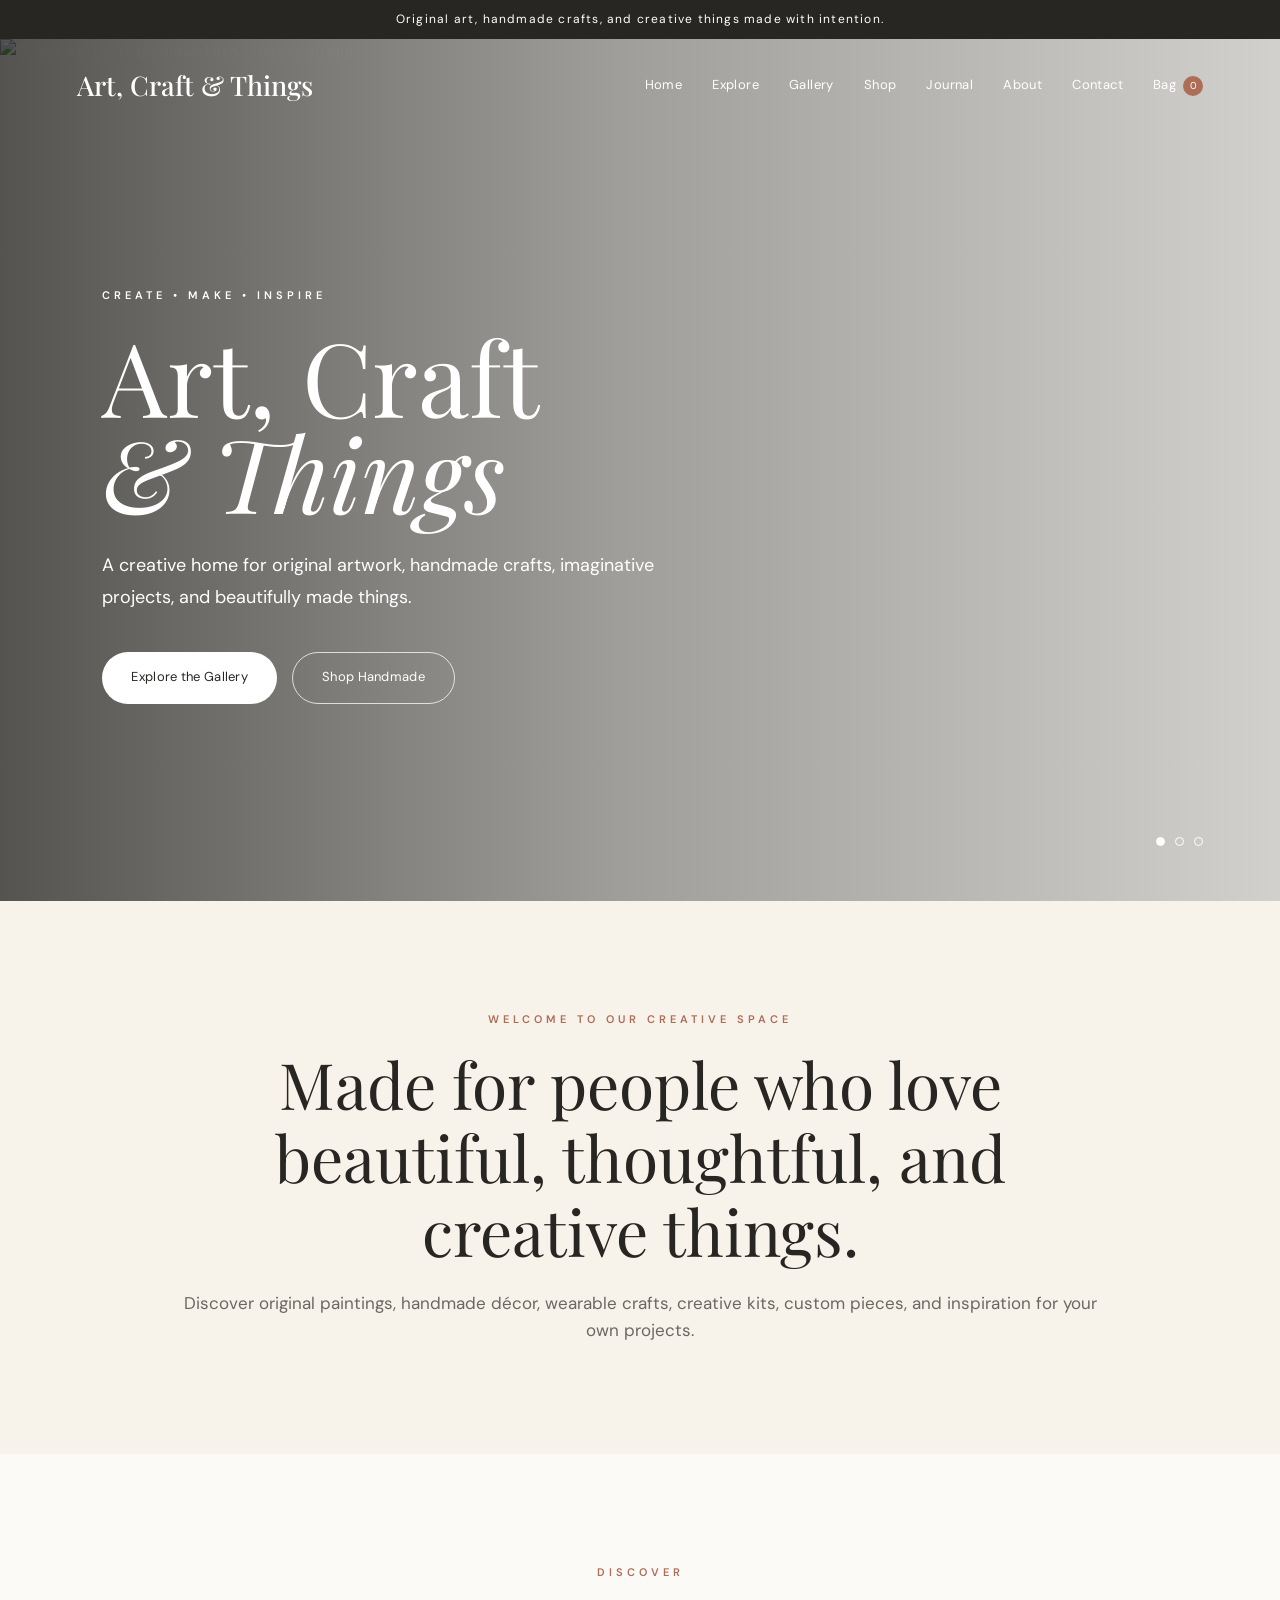
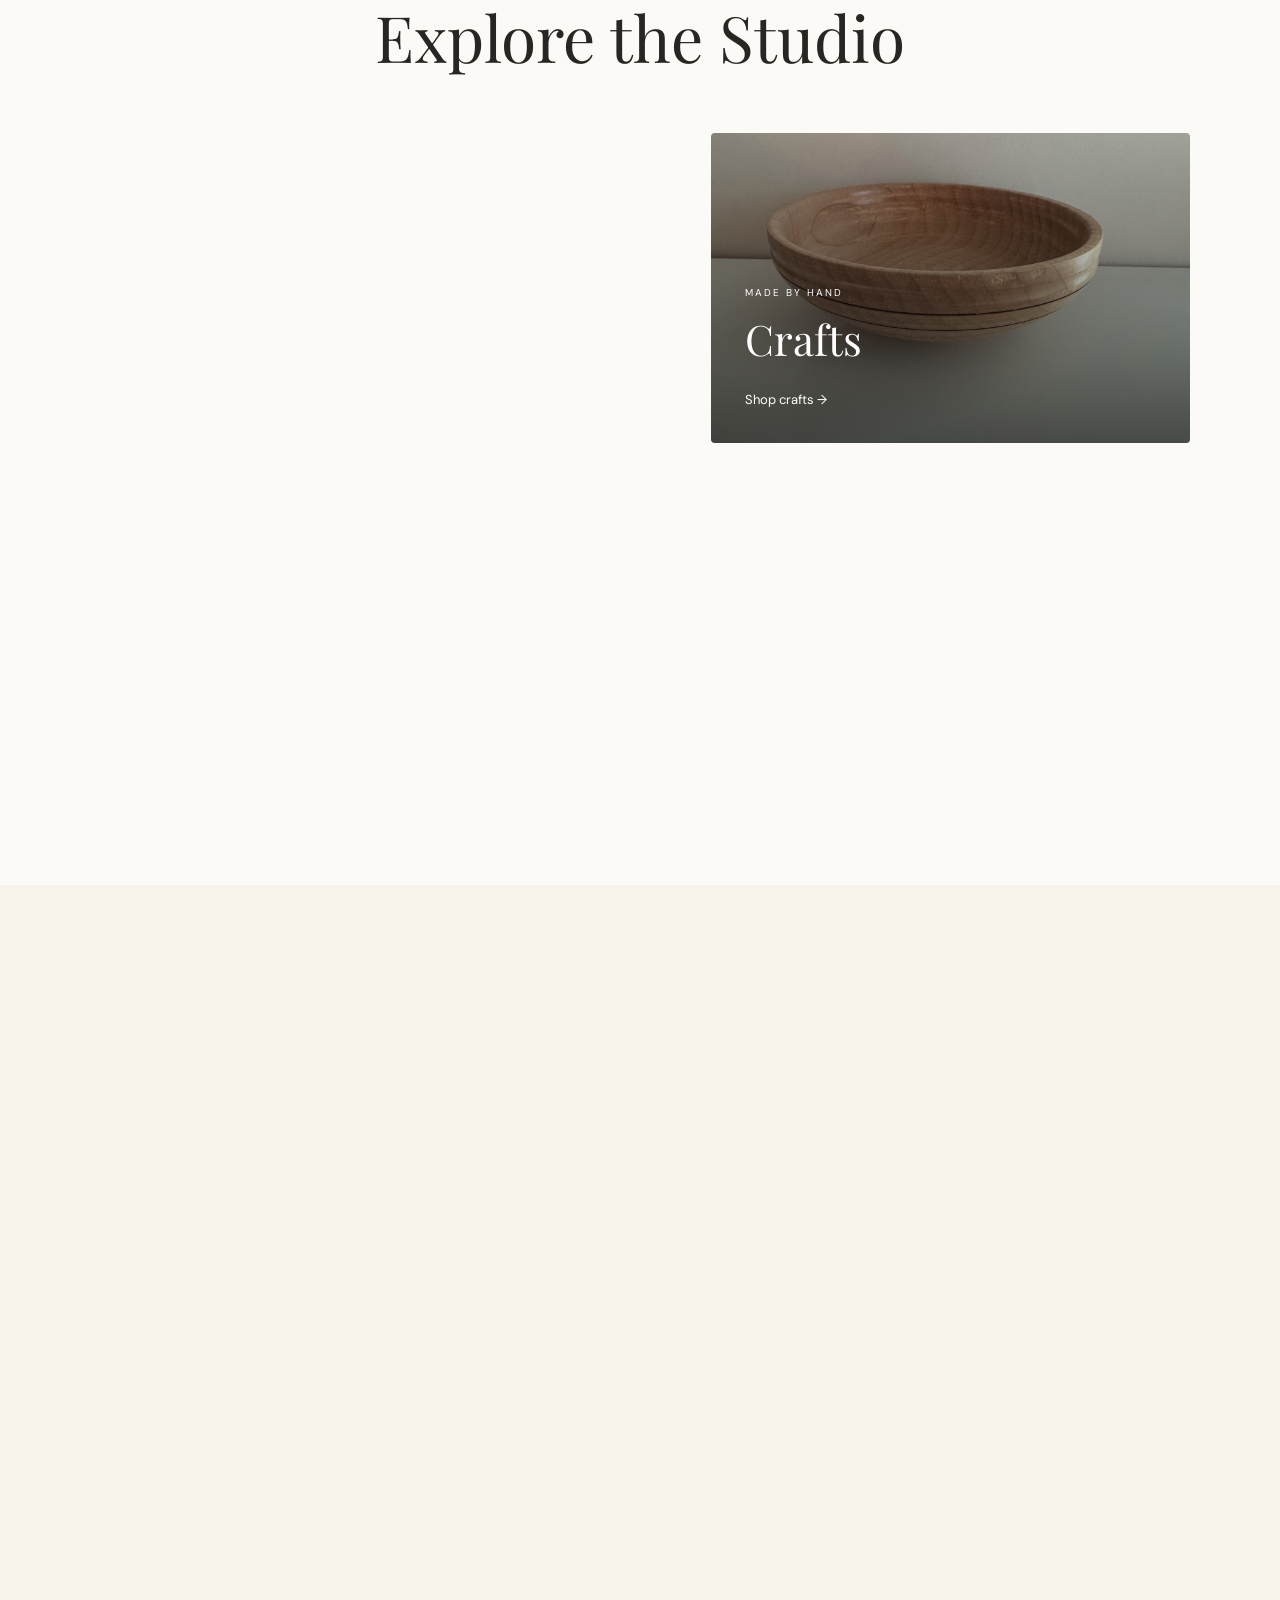
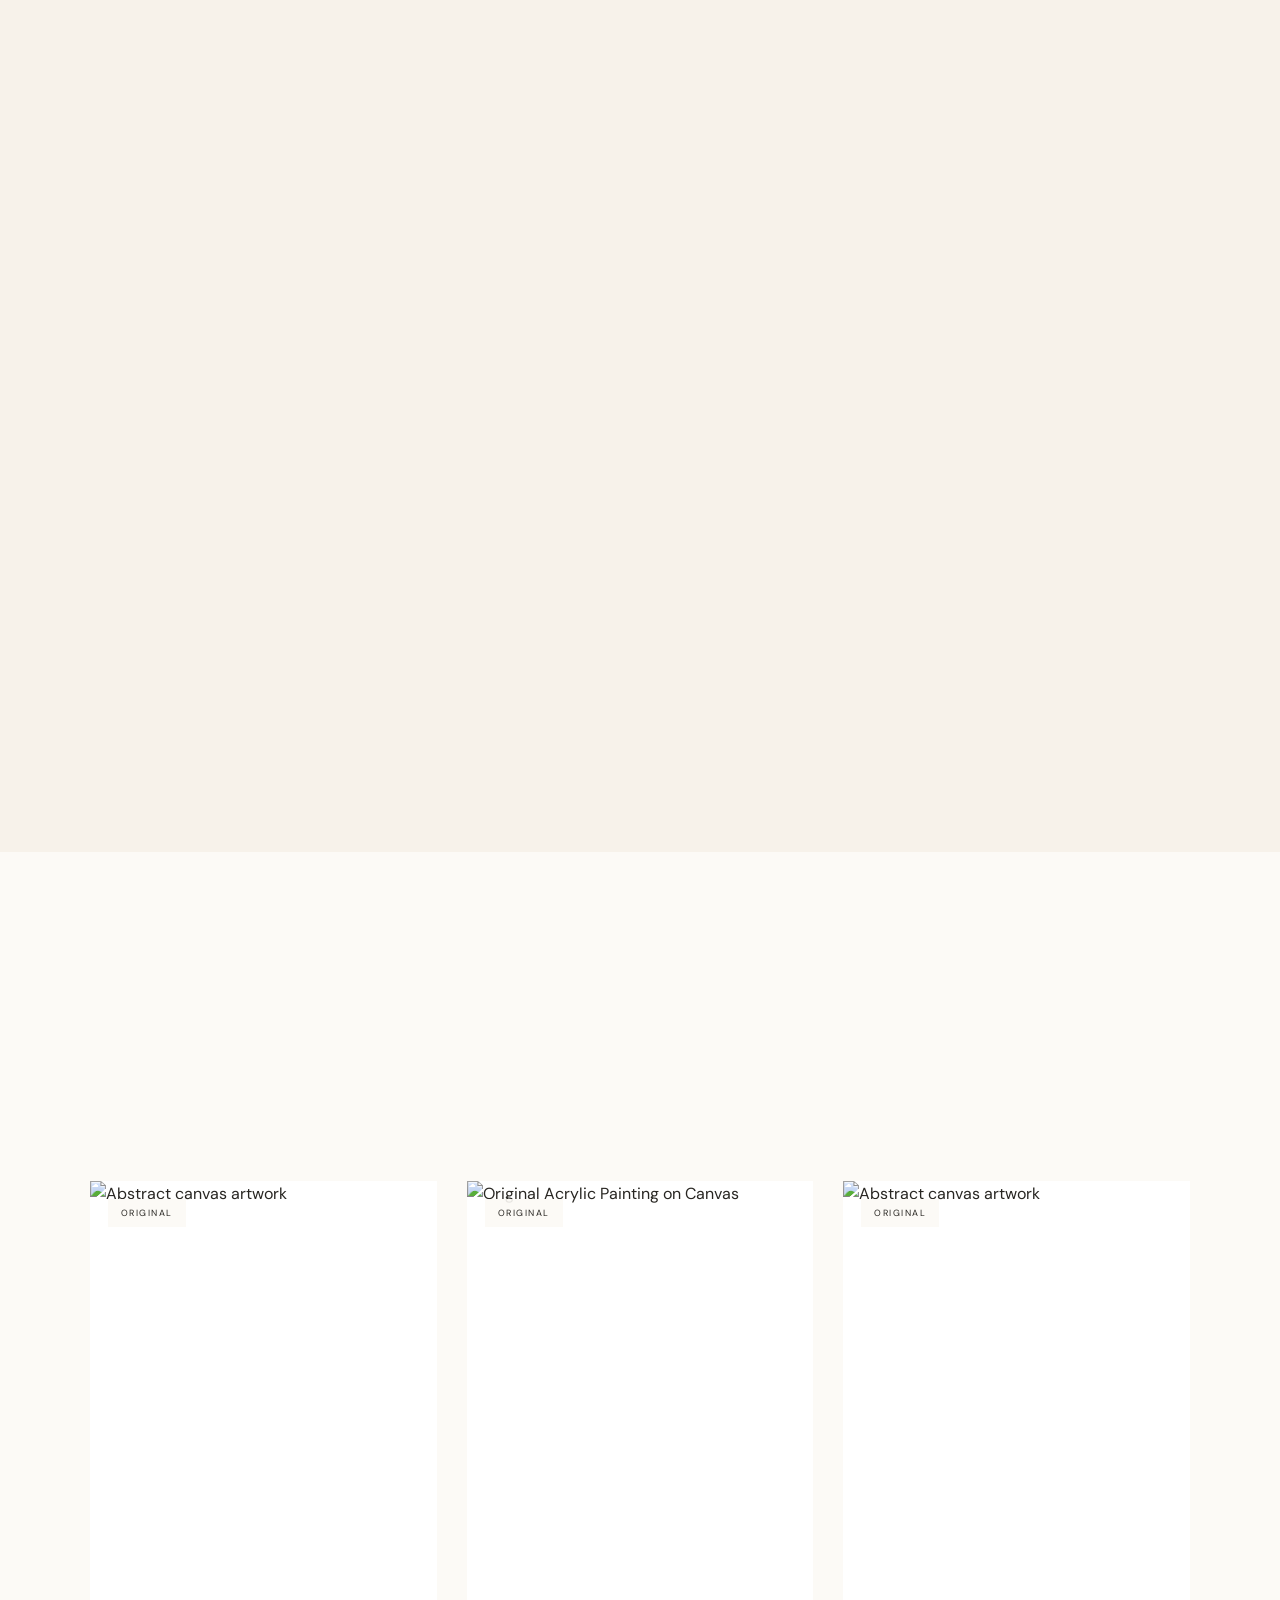
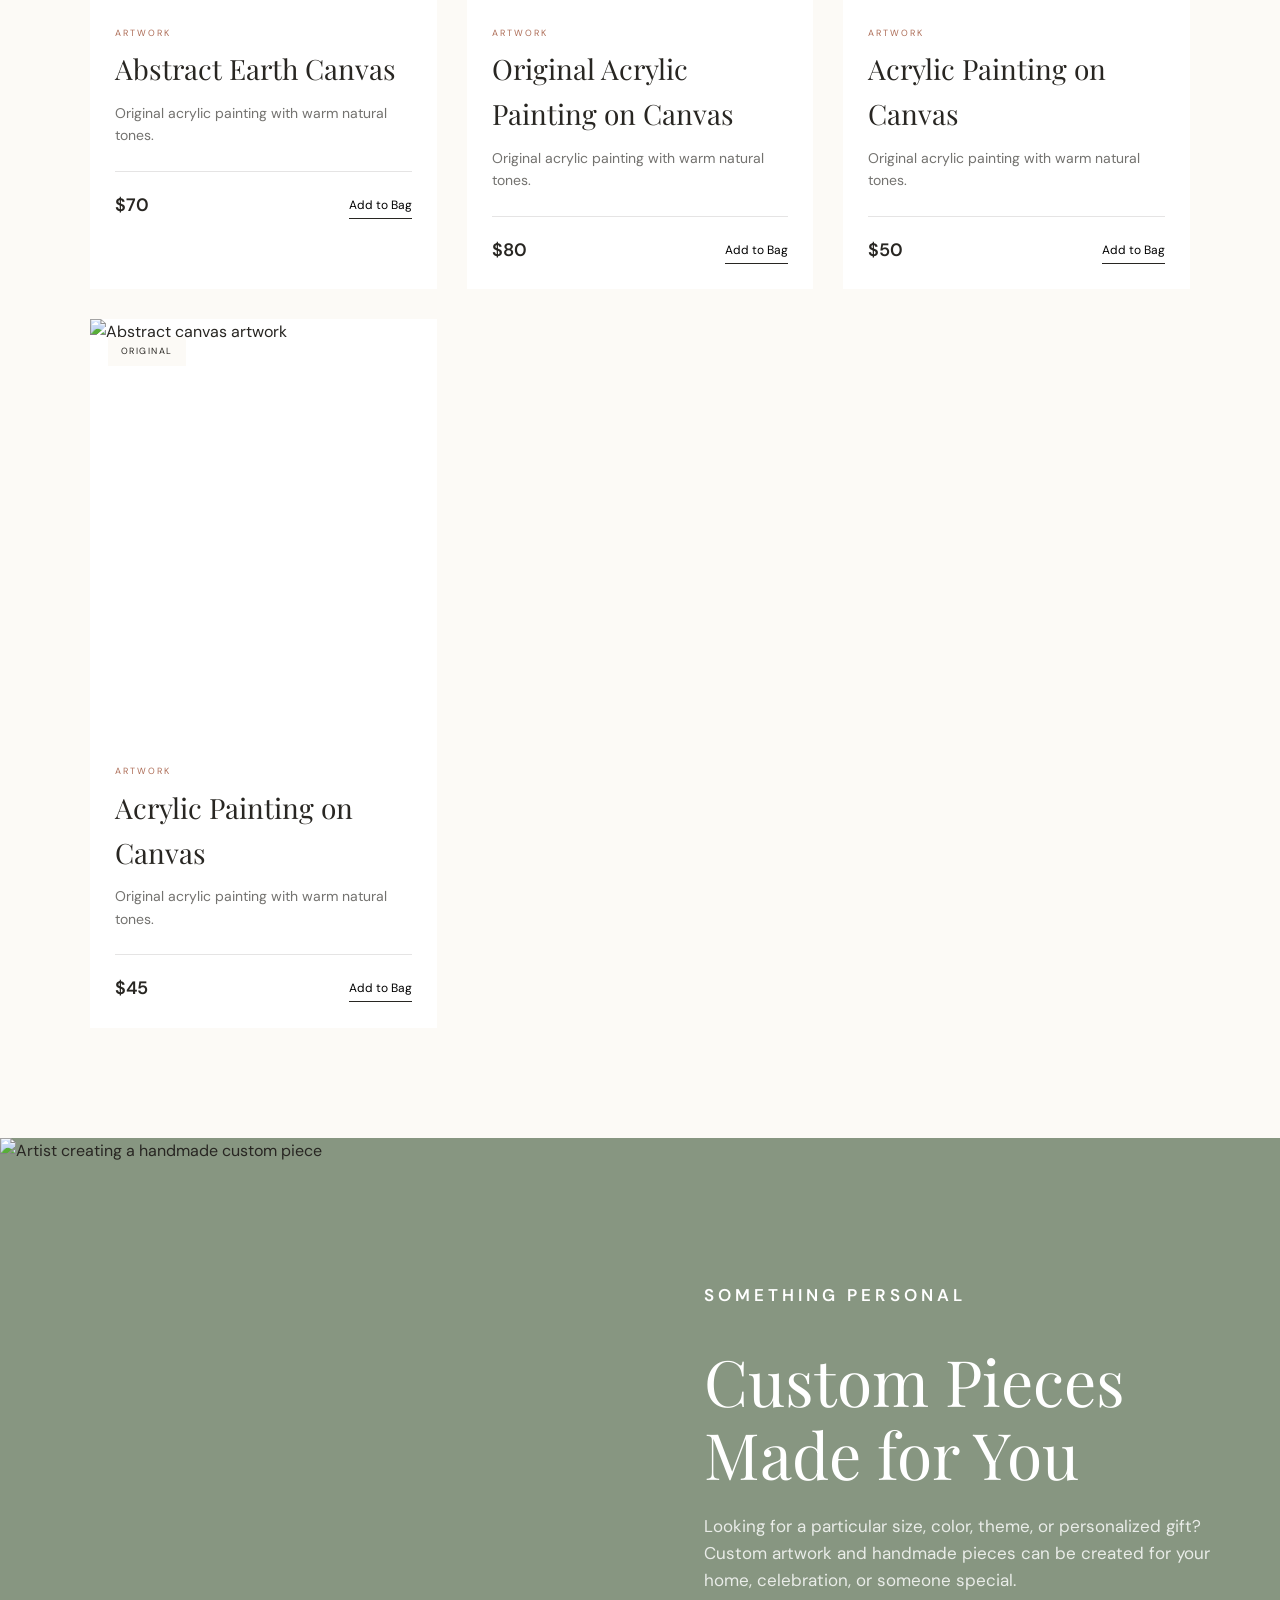
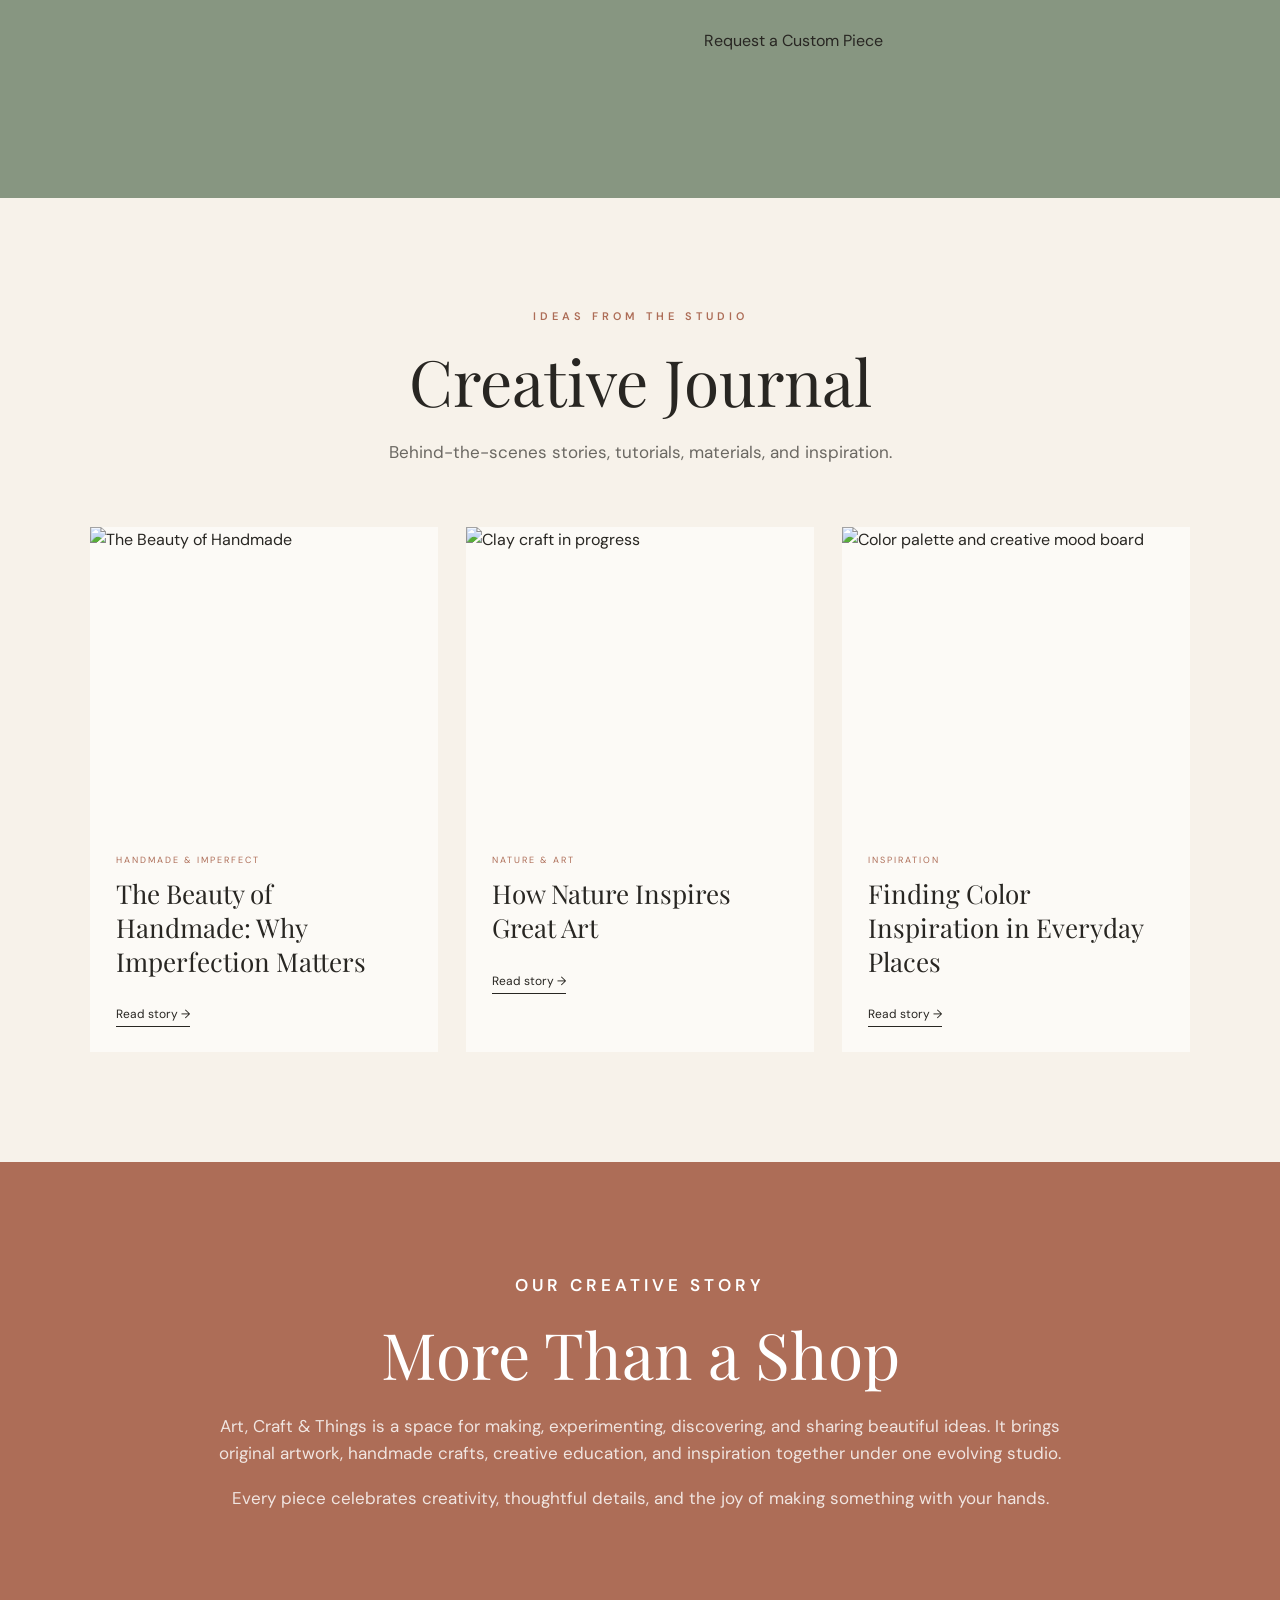
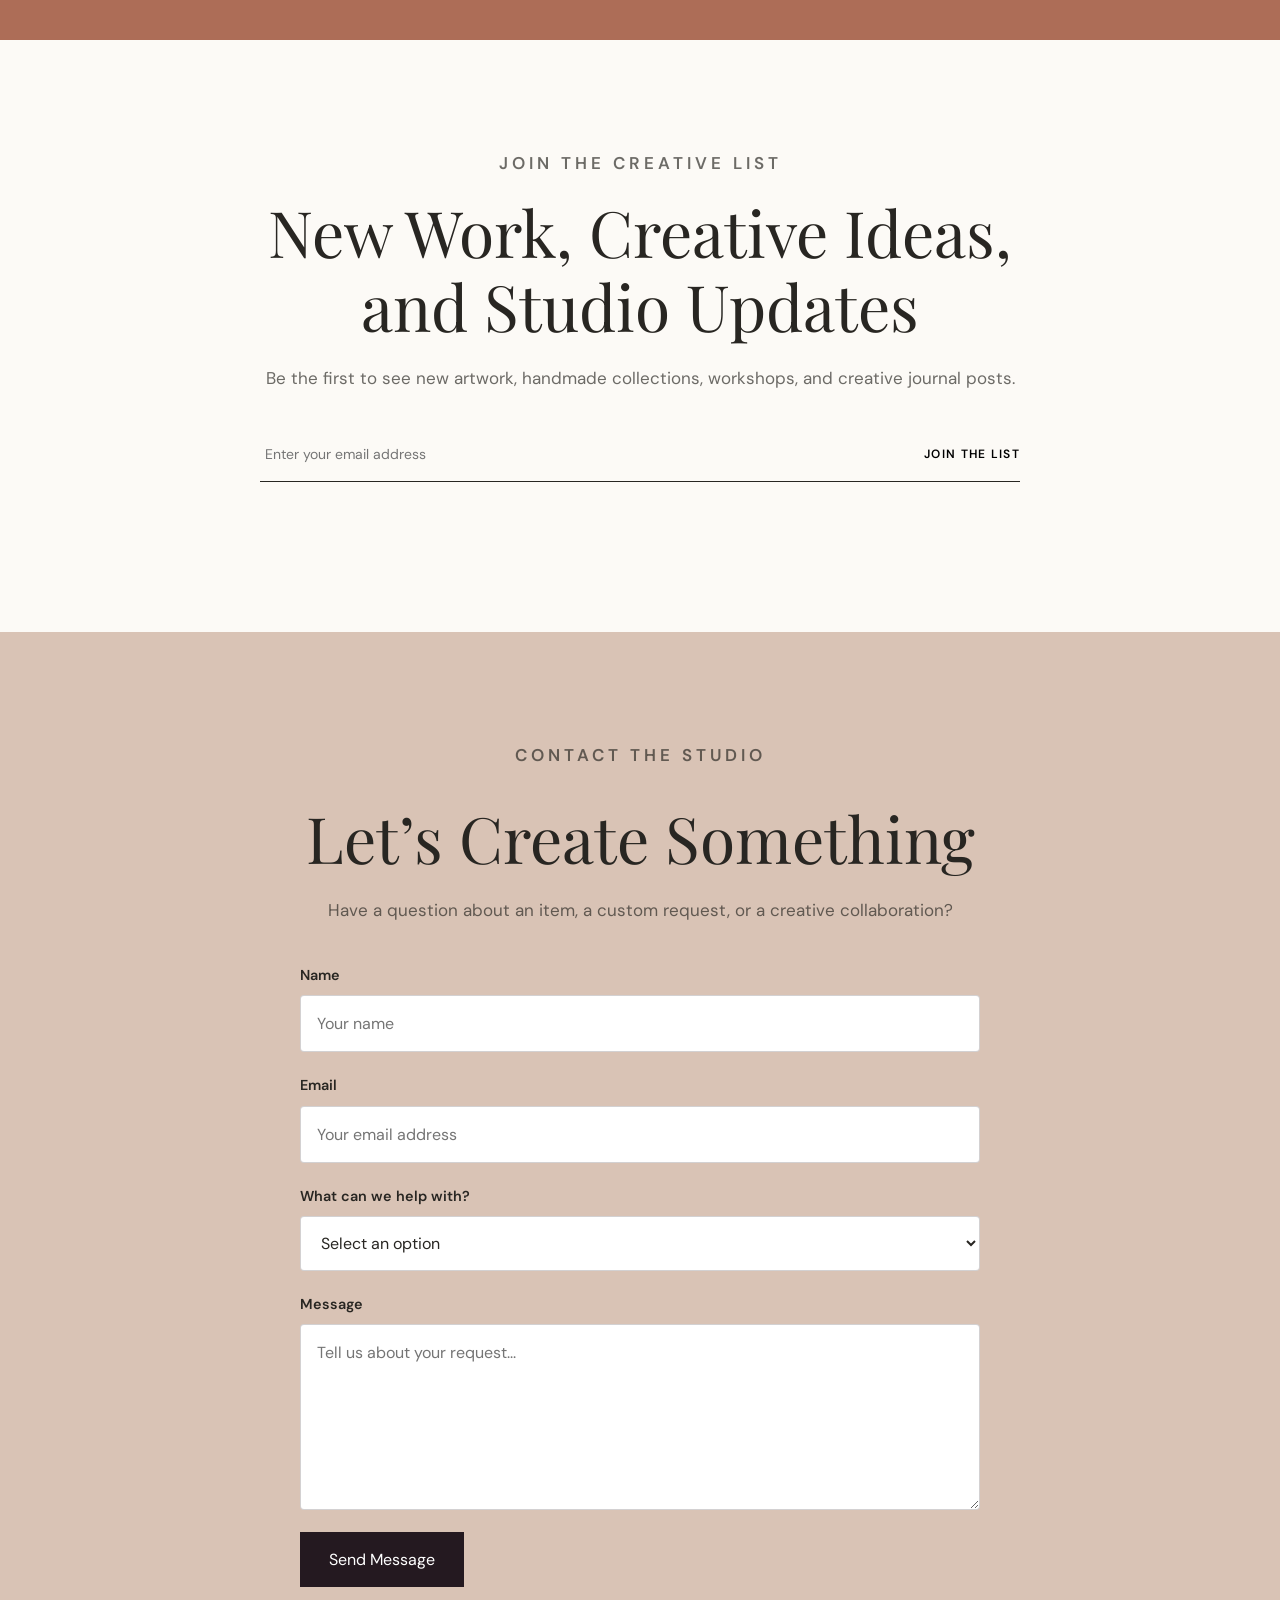
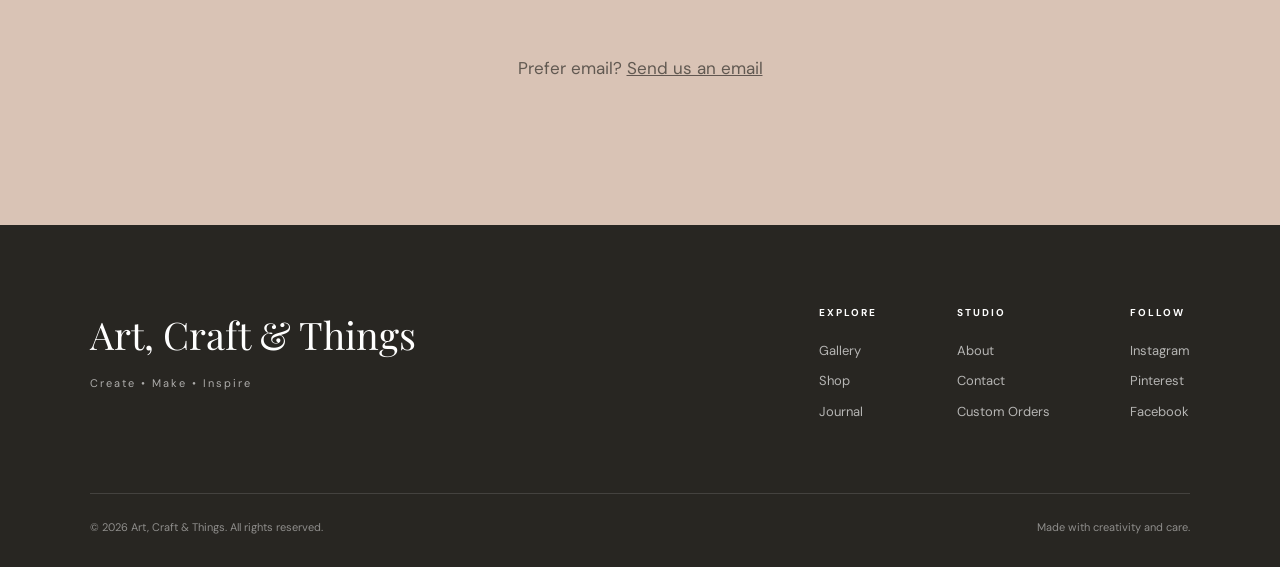
==== index.html @ b382413e "Add files via upload" ====
<!DOCTYPE html>
<html lang="en">
<head>
  <meta charset="UTF-8" />

  <meta
    name="viewport"
    content="width=device-width, initial-scale=1.0"
  />

  <meta
    name="description"
    content="Art, Craft & Things — original artwork, handmade crafts, creative projects, and thoughtfully made pieces."
  />

  <title>Art, Craft & Things</title>

  <link rel="stylesheet" href="css/style.css" />
</head>

<body>

  <!-- Announcement Bar -->

  <div class="announcement-bar">
    Original art, handmade crafts, and creative things made with intention.
  </div>

  <!-- Header -->

  <header class="header">

    <a href="index.html" class="logo">
      Art, Craft & Things
    </a>

    <button
      class="menu-button"
      id="menuButton"
      aria-label="Open navigation menu"
      aria-expanded="false"
    >
      <span></span>
      <span></span>
      <span></span>
    </button>

    <nav class="nav" id="navigation">

      <a href="#home">Home</a>

      <a href="#explore">Explore</a>

      <a href="#gallery">Gallery</a>

      <a href="#shop">Shop</a>

      <a href="#journal">Journal</a>

      <a href="#about">About</a>

      <a href="#contact">Contact</a>

      <a href="#" class="cart-link">
        Bag
        <span class="cart-count">0</span>
      </a>

    </nav>

  </header>

  <main>

    <!-- Hero -->

    <section class="hero" id="home">

      <div class="hero-slide active">
        <img
          src="images/hero-art.JPEG"
          alt="Original artwork displayed in a creative studio"
        />
      </div>

      <div class="hero-slide">
        <img
          src="images/hero-craft.jpg"
          alt="Handmade craft supplies and creative pieces"
        />
      </div>

      <div class="hero-slide">
        <img
          src="images/hero-things.jpg"
          alt="Collection of artistic handmade objects"
        />
      </div>

      <div class="hero-overlay"></div>

      <div class="hero-content reveal">

        <p class="eyebrow">
          Create • Make • Inspire
        </p>

        <h1>
          Art, Craft
          <span>& Things</span>
        </h1>

        <p class="hero-description">
          A creative home for original artwork, handmade crafts,
          imaginative projects, and beautifully made things.
        </p>

        <div class="hero-buttons">

          <a href="#gallery" class="button button-light">
            Explore the Gallery
          </a>

          <a href="#shop" class="button button-outline-light">
            Shop Handmade
          </a>

        </div>

      </div>

      <div class="hero-dots">

        <button
          class="hero-dot active"
          data-slide="0"
          aria-label="Show first hero image"
        ></button>

        <button
          class="hero-dot"
          data-slide="1"
          aria-label="Show second hero image"
        ></button>

        <button
          class="hero-dot"
          data-slide="2"
          aria-label="Show third hero image"
        ></button>

      </div>

    </section>

    <!-- Introduction -->

    <section class="introduction">

      <div class="introduction-content reveal">

        <p class="section-label">
          Welcome to our creative space
        </p>

        <h2>
          Made for people who love beautiful, thoughtful, and creative things.
        </h2>

        <p>
          Discover original paintings, handmade décor, wearable crafts,
          creative kits, custom pieces, and inspiration for your own projects.
        </p>

      </div>

    </section>

    <!-- Explore Categories -->

    <section class="explore-section" id="explore">

      <div class="section-heading reveal">

        <p class="section-label">
          Discover
        </p>

        <h2>
          Explore the Studio
        </h2>

      </div>

      <div class="category-grid">

        <a href="#gallery" class="category-card category-large reveal">

          <img
            src="images/category-artwork.JPEG"
            alt="Original paintings and artwork"
          />

          <div class="category-overlay"></div>

          <div class="category-content">

            <p>Original and expressive</p>

            <h3>Artwork</h3>

            <span>Explore artwork →</span>

          </div>

        </a>

        <a href="#shop" class="category-card reveal">

          <img
            src="images/category-crafts.jpg"
            alt="Handmade crafts and creative products"
          />

          <div class="category-overlay"></div>

          <div class="category-content">

            <p>Made by hand</p>

            <h3>Crafts</h3>

            <span>Shop crafts →</span>

          </div>

        </a>

        <a href="#journal" class="category-card reveal">

          <img
            src="images/category-things.jpg"
            alt="Creative objects and artistic inspiration"
          />

          <div class="category-overlay"></div>

          <div class="category-content">

            <p>Ideas and inspiration</p>

            <h3>Things</h3>

            <span>Discover more →</span>

          </div>

        </a>

      </div>

    </section>

    <!-- Masonry Gallery -->

    <section class="gallery-section" id="gallery">

      <div class="section-heading reveal">

        <p class="section-label">
          Selected work
        </p>

        <h2>
          The Gallery
        </h2>

        <p>
          A collection of artwork, handmade pieces, experiments,
          and creative moments.
        </p>

      </div>

      <div class="masonry-gallery">

        <article class="gallery-item reveal">

          <img
            src="images/gallery-1.JPEG"
            alt="Abstract canvas painting"
          />

          <div class="gallery-details">

            <p>Original Artwork</p>

            <h3>Earth and Movement</h3>

          </div>

        </article>

        <article class="gallery-item reveal">

          <img
            src="images/gallery-2.JPEG"
            alt="Abstract canvas painting"
          />

          <div class="gallery-details">

            <p>Original Artwork</p>

            <h3>Water and Movement I</h3>

          </div>

        </article>

        <article class="gallery-item reveal">

          <img
            src="images/gallery-3.JPEG"
            alt="Abstract canvas painting"
          />

          <div class="gallery-details">

            <p>Original Artwork</p>

            <h3>Water and Movement</h3>

          </div>

        </article>

        <article class="gallery-item reveal">

          <img
            src="images/gallery-4.JPEG"
            alt="Abstract canvas painting"
          />

          <div class="gallery-details">

            <p>Original Artwork</p>

            <h3>The Tides</h3>

          </div>

        </article>

        <article class="gallery-item reveal">

          <img
            src="images/gallery-5.JPEG"
            alt="Abstract canvas painting"
          />

          <div class="gallery-details">

            <p>Original Artwork</p>

            <h3>The Forum</h3>

          </div>

        </article>

        <article class="gallery-item reveal">

          <img
            src="images/gallery-6.JPEG"
            alt="Abstract canvas painting"
          />

          <div class="gallery-details">

            <p>Original Artwork</p>

            <h3>Ueven Glides</h3>

          </div>

          </article>

        <article class="gallery-item reveal">

          <img
            src="images/gallery-7.JPEG"
            alt="Abstract canvas painting"
          />

          <div class="gallery-details">

            <p>Original Artwork</p>

            <h3>Fire Spikes</h3>

          </div>

        </article>
        </article>

        <article class="gallery-item reveal">

          <img
            src="images/gallery-8.JPEG"
            alt="Ceramic Bowl"
          />

          <div class="gallery-details">

            <p>Handcrafted</p>

            <h3>Handmade Ceramic Bowl</h3>

          </div>

        </article>
        </article>

        <article class="gallery-item reveal">

          <img
            src="images/gallery-9.jpg"
            alt="Ceramic Bowl"
          />

          <div class="gallery-details">

            <p>Handcrafted</p>

            <h3>Handmade Ceramic Bowl</h3>

          </div>

        </article>
        </article>

        <article class="gallery-item reveal">

          <img
            src="images/gallery-10.jpg"
            alt="Ceramic Bowl"
          />

          <div class="gallery-details">

            <p>Handcrafted</p>

            <h3>Handmade Ceramic Bowl</h3>

          </div>

        </article>
        </article>

        <article class="gallery-item reveal">

          <img
            src="images/gallery-11.JPEG"
            alt="Decorative handmade home object"
          />

          <div class="gallery-details">

            <p>Decorative Craft</p>

            <h3>Mini storage bag</h3>

          </div>

        </article>
        </article>

        <article class="gallery-item reveal">

          <img
            src="images/gallery-12.jpg"
            alt="Decorative handmade home object"
          />

          <div class="gallery-details">

            <p>Decorative Craft</p>

            <h3>Wooden Bowl centerpiece</h3>

          </div>

        </article>
        </article>

        <article class="gallery-item reveal">

          <img
            src="images/gallery-13.JPEG"
            alt="Abstract canvas painting"
          />

          <div class="gallery-details">

            <p>Original Artwork</p>

            <h3>Blue lanes</h3>

          </div>

        </article>

      </div>

      <div class="center-button reveal">

        <a href="#shop" class="text-link">
          View pieces available for purchase →
        </a>

      </div>

    </section>

    <!-- Shop -->

    <section class="shop-section" id="shop">

      <div class="section-heading reveal">

        <p class="section-label">
          Available now
        </p>

        <h2>
          Shop Handmade
        </h2>

        <p>
          Original artwork and handmade crafts created in small quantities.
        </p>

      </div>

      <div class="product-grid">

        <article class="product-card reveal">

          <div class="product-image-container">

            <img
              src="images/product-1.JPEG"
              alt="Abstract canvas artwork"
            />

            <span class="product-badge">
              Original
            </span>

          </div>

          <div class="product-information">

            <p class="product-category">
              Artwork
            </p>

            <h3>
              Abstract Earth Canvas
            </h3>

            <p class="product-description">
              Original acrylic painting with warm natural tones.
            </p>

            <div class="product-bottom">

              <span class="product-price">
                $70
              </span>

              <button
                class="add-to-cart"
                data-product="Abstract Earth Canvas"
              >
                Add to Bag
              </button>

            </div>

          </div>

        </article>

        <article class="product-card reveal">

          <div class="product-image-container">

            <img
              src="images/product-2.JPEG"
              alt="Original Acrylic Painting on Canvas"
            />

            <span class="product-badge">
              Original
            </span>

          </div>

          <div class="product-information">

            <p class="product-category">
              Artwork
            </p>

            <h3>
              Original Acrylic Painting on Canvas
            </h3>

            <p class="product-description">
              Original acrylic painting with warm natural tones.
            </p>

            <div class="product-bottom">

              <span class="product-price">
                $80
              </span>

              <button
                class="add-to-cart"
                data-product="Original Acrylic Painting on Canvas"
              >
                Add to Bag
              </button>

            </div>

          </div>

        </article>

        <article class="product-card reveal">

          <div class="product-image-container">

            <img
              src="images/product-3.JPEG"
              alt="Abstract canvas artwork"
            />

            <span class="product-badge">
              Original
            </span>

          </div>

          <div class="product-information">

            <p class="product-category">
              Artwork
            </p>

            <h3>
              Acrylic Painting on Canvas
            </h3>

            <p class="product-description">
              Original acrylic painting with warm natural tones.
            </p>

            <div class="product-bottom">

              <span class="product-price">
                $50
              </span>

              <button
                class="add-to-cart"
                data-product="Acrylic Painting on Canvas"
              >
                Add to Bag
              </button>

            </div>

          </div>

        </article>
        <article class="product-card reveal">

          <div class="product-image-container">

            <img
              src="images/product-4.JPEG"
              alt="Abstract canvas artwork"
            />

            <span class="product-badge">
              Original
            </span>

          </div>

          <div class="product-information">

            <p class="product-category">
              Artwork
            </p>

            <h3>
              Acrylic Painting on Canvas
            </h3>

            <p class="product-description">
              Original acrylic painting with warm natural tones.
            </p>

            <div class="product-bottom">

              <span class="product-price">
                $45
              </span>

              <button
                class="add-to-cart"
                data-product="Acrylic Painting on Canvas"
              >
                Add to Bag
              </button>

            </div>

          </div>

        </article>

      </div>

    </section>

    <!-- Custom Work -->

    <section class="custom-section">

      <div class="custom-image reveal">

        <img
          src="images/custom-work.jpg"
          alt="Artist creating a handmade custom piece"
        />

      </div>

      <div class="custom-content reveal">

        <p class="section-label">
          Something personal
        </p>

        <h2>
          Custom Pieces Made for You
        </h2>

        <p>
          Looking for a particular size, color, theme, or personalized gift?
          Custom artwork and handmade pieces can be created for your home,
          celebration, or someone special.
        </p>

        <a href="mailto:gegeanyanwu@yahoo.com?subject=Custom%20Piece%20Request">
    Request a Custom Piece
</a>

      </div>

    </section>

    <!-- Creative Journal -->

    <section class="journal-section" id="journal">

      <div class="section-heading reveal">

        <p class="section-label">
          Ideas from the studio
        </p>

        <h2>
          Creative Journal
        </h2>

        <p>
          Behind-the-scenes stories, tutorials, materials, and inspiration.
        </p>

      </div>

      <div class="journal-grid">

        <article class="journal-card reveal">

          <img
            src="images/journal-1.JPEG"
            alt="The Beauty of Handmade"
          />

          <div class="journal-content">

            <p>
              Handmade & Imperfect
            </p>

            <h3>
                The Beauty of Handmade: Why Imperfection Matters
            </h3>

            <a href="journal/the-beauty-of-handmade.html">
              Read story →
            </a>

          </div>

        </article>

        <article class="journal-card reveal">

          <img
            src="images/journal-2.JPEG"
            alt="Clay craft in progress"
          />

          <div class="journal-content">

            <p>
              Nature & Art
            </p>

            <h3>
              How Nature Inspires Great Art
            </h3>

            <a href="journal/how-nature-inspires-great-art.html">
              Read story →
            </a>

          </div>

        </article>

        <article class="journal-card reveal">

          <img
            src="images/journal-3.JPEG"
            alt="Color palette and creative mood board"
          />

          <div class="journal-content">

            <p>
              Inspiration
            </p>

            <h3>
              Finding Color Inspiration in Everyday Places
            </h3>

            <a href="journal/finding-color-inspiration.html">
              Read story →
            </a>

          </div>

        </article>

      </div>

    </section>

    <!-- About -->

    <section class="about-section" id="about">

      <div class="about-content reveal">

        <p class="section-label">
          Our creative story
        </p>

        <h2>
          More Than a Shop
        </h2>

        <p>
          Art, Craft & Things is a space for making, experimenting,
          discovering, and sharing beautiful ideas. It brings original
          artwork, handmade crafts, creative education, and inspiration
          together under one evolving studio.
        </p>

        <p>
          Every piece celebrates creativity, thoughtful details,
          and the joy of making something with your hands.
        </p>

      </div>

    </section>

    <!-- Newsletter -->

    <section class="newsletter-section">

      <div class="newsletter-content reveal">

        <p class="section-label">
          Join the creative list
        </p>

        <h2>
          New Work, Creative Ideas, and Studio Updates
        </h2>

        <p>
          Be the first to see new artwork, handmade collections,
          workshops, and creative journal posts.
        </p>

        <form class="newsletter-form" id="newsletterForm">

          <label for="email" class="sr-only">
            Email address
          </label>

          <input
            type="email"
            id="email"
            placeholder="Enter your email address"
            required
          />

          <button type="submit">
            Join the List
          </button>

        </form>

        <p class="form-message" id="formMessage"></p>

      </div>

    </section>

    <!-- Contact -->

    <section class="contact-section" id="contact">

  <div class="contact-content reveal">

    <p class="section-label">
      Contact the studio
    </p>

    <h2>
      Let’s Create Something
    </h2>

    <p>
      Have a question about an item, a custom request,
      or a creative collaboration?
    </p>

    <form
      id="contactForm"
      class="contact-form"
      action="https://formspree.io/f/xgogyoor"
      method="POST"
    >

      <label for="contactName">
        Name
      </label>

      <input
        type="text"
        id="contactName"
        name="name"
        placeholder="Your name"
        required
      >

      <label for="contactEmail">
        Email
      </label>

      <input
        type="email"
        id="contactEmail"
        name="email"
        placeholder="Your email address"
        required
      >

      <label for="contactSubject">
        What can we help with?
      </label>

      <select
        id="contactSubject"
        name="request_type"
        required
      >
        <option value="" disabled selected>
          Select an option
        </option>

        <option value="Custom piece request">
          Custom piece request
        </option>

        <option value="Product question">
          Product question
        </option>

        <option value="Creative collaboration">
          Creative collaboration
        </option>

        <option value="General inquiry">
          General inquiry
        </option>
      </select>

      <label for="contactMessage">
        Message
      </label>

      <textarea
        id="contactMessage"
        name="message"
        rows="6"
        placeholder="Tell us about your request..."
        required
      ></textarea>

      <button type="submit">
        Send Message
      </button>

      <p id="contactFormMessage" class="form-message"></p>

    </form>

    <p class="contact-email-option">
      Prefer email?
      <a href="mailto:gegeanyanwu@yahoo.com">
        Send us an email
      </a>
    </p>

  </div>

</section>

</main>

  <!-- Footer -->

  <footer class="footer">

    <div class="footer-top">

      <div class="footer-brand">

        <h3>
          Art, Craft & Things
        </h3>

        <p>
          Create • Make • Inspire
        </p>

      </div>

      <div class="footer-links">

        <div>

          <h4>
            Explore
          </h4>

          <a href="#gallery">Gallery</a>

          <a href="#shop">Shop</a>

          <a href="#journal">Journal</a>

        </div>

        <div>

          <h4>
            Studio
          </h4>

          <a href="#about">About</a>

          <a href="#contact">Contact</a>

          <a href="#contact">Custom Orders</a>

        </div>

        <div>

          <h4>
            Follow
          </h4>

          <a href="#">Instagram</a>

          <a href="#">Pinterest</a>

          <a href="#">Facebook</a>

        </div>

      </div>

    </div>

    <div class="footer-bottom">

      <p>
        © 2026 Art, Craft & Things. All rights reserved.
      </p>

      <p>
        Made with creativity and care.
      </p>

    </div>

  </footer>

  <script src="js/script.js"></script>

</body>
</html>
---- css/style.css ----
@import url("https://fonts.googleapis.com/css2?family=DM+Sans:wght@300;400;500;600&family=Playfair+Display:wght@400;500;600&display=swap");


/* =========================
   ROOT COLORS
========================= */

:root {
  --cream: #f7f2ea;
  --soft-cream: #fcfaf6;
  --white: #ffffff;
  --charcoal: #282622;
  --brown: #6f5646;
  --terracotta: #ad6d57;
  --sage: #879681;
  --mustard: #c1984d;
  --clay: #d9c3b5;
  --light-border: rgba(40, 38, 34, 0.12);
}


/* =========================
   RESET
========================= */

* {
  margin: 0;
  padding: 0;
  box-sizing: border-box;
}


html {
  scroll-behavior: smooth;
}


body {
  font-family: "DM Sans", sans-serif;
  background: var(--soft-cream);
  color: var(--charcoal);
  line-height: 1.6;
}


img {
  width: 100%;
  display: block;
}


a {
  color: inherit;
  text-decoration: none;
}


button,
input {
  font-family: inherit;
}


button {
  cursor: pointer;
}


.sr-only {
  position: absolute;
  width: 1px;
  height: 1px;
  overflow: hidden;
  clip: rect(0, 0, 0, 0);
}


/* =========================
   ANNOUNCEMENT
========================= */

.announcement-bar {
  background: var(--charcoal);
  color: var(--white);
  text-align: center;
  padding: 10px 20px;
  font-size: 12px;
  letter-spacing: 1.2px;
}


/* =========================
   HEADER
========================= */

.header {
  position: absolute;
  top: 38px;
  left: 0;
  width: 100%;
  padding: 26px 6%;
  display: flex;
  align-items: center;
  justify-content: space-between;
  z-index: 1000;
  color: var(--white);
}


.header.scrolled {
  position: fixed;
  top: 0;
  background: rgba(252, 250, 246, 0.96);
  color: var(--charcoal);
  box-shadow: 0 4px 20px rgba(0, 0, 0, 0.06);
  backdrop-filter: blur(10px);
}


.logo {
  font-family: "Playfair Display", serif;
  font-size: 27px;
  font-weight: 500;
}


.nav {
  display: flex;
  align-items: center;
  gap: 30px;
}


.nav a {
  font-size: 13px;
  letter-spacing: 0.4px;
  position: relative;
}


.nav a::after {
  content: "";
  position: absolute;
  left: 0;
  bottom: -7px;
  width: 0;
  height: 1px;
  background: currentColor;
  transition: width 0.3s ease;
}


.nav a:hover::after {
  width: 100%;
}


.cart-link {
  display: flex;
  align-items: center;
  gap: 7px;
}


.cart-count {
  min-width: 20px;
  height: 20px;
  border-radius: 50%;
  display: inline-flex;
  justify-content: center;
  align-items: center;
  background: var(--terracotta);
  color: var(--white);
  font-size: 10px;
}


.menu-button {
  display: none;
  border: none;
  background: transparent;
}


.menu-button span {
  display: block;
  width: 25px;
  height: 2px;
  margin: 5px 0;
  background: currentColor;
}


/* =========================
   HERO
========================= */

.hero {
  min-height: calc(100vh - 38px);
  position: relative;
  display: flex;
  align-items: center;
  padding: 130px 8% 80px;
  color: var(--white);
  overflow: hidden;
}


.hero-slide {
  position: absolute;
  inset: 0;
  opacity: 0;
  transform: scale(1.04);
  transition:
    opacity 1.2s ease,
    transform 6s ease;
}


.hero-slide.active {
  opacity: 1;
  transform: scale(1);
}


.hero-slide img {
  height: 100%;
  object-fit: cover;
}


.hero-overlay {
  position: absolute;
  inset: 0;
  background:
    linear-gradient(
      90deg,
      rgba(21, 19, 16, 0.72) 0%,
      rgba(21, 19, 16, 0.4) 48%,
      rgba(21, 19, 16, 0.18) 100%
    );
}


.hero-content {
  position: relative;
  z-index: 2;
  max-width: 740px;
}


.eyebrow,
.section-label {
  text-transform: uppercase;
  letter-spacing: 4px;
  font-size: 11px;
  font-weight: 600;
}


.eyebrow {
  margin-bottom: 24px;
}


.hero h1 {
  font-family: "Playfair Display", serif;
  font-size: clamp(62px, 8vw, 118px);
  font-weight: 400;
  line-height: 0.93;
  margin-bottom: 30px;
}


.hero h1 span {
  display: block;
  font-style: italic;
}


.hero-description {
  max-width: 610px;
  font-size: 18px;
  line-height: 1.8;
  margin-bottom: 38px;
}


.hero-buttons {
  display: flex;
  flex-wrap: wrap;
  gap: 15px;
}


.hero-dots {
  position: absolute;
  z-index: 4;
  right: 6%;
  bottom: 55px;
  display: flex;
  gap: 10px;
}


.hero-dot {
  width: 9px;
  height: 9px;
  border: 1px solid var(--white);
  border-radius: 50%;
  background: transparent;
}


.hero-dot.active {
  background: var(--white);
}


/* =========================
   BUTTONS
========================= */

.button {
  display: inline-flex;
  justify-content: center;
  align-items: center;
  min-height: 52px;
  padding: 14px 29px;
  border-radius: 40px;
  font-size: 13px;
  letter-spacing: 0.3px;
  transition:
    background 0.3s ease,
    color 0.3s ease,
    transform 0.3s ease;
}


.button:hover {
  transform: translateY(-2px);
}


.button-light {
  background: var(--white);
  color: var(--charcoal);
}


.button-outline-light {
  border: 1px solid rgba(255, 255, 255, 0.75);
  color: var(--white);
}


.button-outline-light:hover {
  background: var(--white);
  color: var(--charcoal);
}


.button-dark {
  background: var(--charcoal);
  color: var(--white);
}


.button-dark:hover {
  background: var(--terracotta);
}


/* =========================
   GENERAL SECTION STYLES
========================= */

section {
  padding: 110px 7%;
}


.section-heading {
  max-width: 720px;
  margin: 0 auto 60px;
  text-align: center;
}


.section-label {
  color: var(--terracotta);
  margin-bottom: 18px;
}


.section-heading h2,
.introduction h2,
.custom-content h2,
.about-content h2,
.newsletter-content h2,
.contact-content h2 {
  font-family: "Playfair Display", serif;
  font-size: clamp(42px, 5vw, 68px);
  line-height: 1.15;
  font-weight: 400;
  margin-bottom: 22px;
}


.section-heading > p:last-child,
.introduction-content > p:last-child,
.custom-content > p,
.about-content > p,
.newsletter-content > p,
.contact-content > p {
  color: rgba(40, 38, 34, 0.68);
  font-size: 17px;
}


/* =========================
   INTRODUCTION
========================= */

.introduction {
  background: var(--cream);
}


.introduction-content {
  max-width: 920px;
  margin: auto;
  text-align: center;
}


/* =========================
   CATEGORY CARDS
========================= */

.explore-section {
  background: var(--soft-cream);
}


.category-grid {
  display: grid;
  grid-template-columns: 1.25fr 1fr;
  grid-template-rows: 310px 310px;
  gap: 22px;
}


.category-card {
  position: relative;
  overflow: hidden;
  border-radius: 4px;
  color: var(--white);
}


.category-large {
  grid-row: 1 / 3;
}


.category-card img {
  height: 100%;
  object-fit: cover;
  transition: transform 0.7s ease;
}


.category-card:hover img {
  transform: scale(1.06);
}


.category-overlay {
  position: absolute;
  inset: 0;
  background:
    linear-gradient(
      to top,
      rgba(20, 18, 15, 0.72),
      rgba(20, 18, 15, 0.08)
    );
}


.category-content {
  position: absolute;
  left: 34px;
  right: 34px;
  bottom: 32px;
}


.category-content p {
  text-transform: uppercase;
  letter-spacing: 2px;
  font-size: 10px;
}


.category-content h3 {
  font-family: "Playfair Display", serif;
  font-size: 42px;
  font-weight: 400;
  margin: 5px 0 12px;
}


.category-content span {
  font-size: 13px;
}


/* =========================
   MASONRY GALLERY
========================= */

.gallery-section {
  background: var(--cream);
}


.masonry-gallery {
  columns: 3 280px;
  column-gap: 22px;
}


.gallery-item {
  break-inside: avoid;
  margin-bottom: 22px;
  position: relative;
  overflow: hidden;
}


.gallery-item img {
  transition: transform 0.6s ease;
}


.gallery-item:hover img {
  transform: scale(1.03);
}


.gallery-details {
  background: var(--soft-cream);
  padding: 20px 18px 24px;
}


.gallery-details p {
  color: var(--terracotta);
  text-transform: uppercase;
  letter-spacing: 2px;
  font-size: 10px;
  margin-bottom: 6px;
}


.gallery-details h3 {
  font-family: "Playfair Display", serif;
  font-size: 25px;
  font-weight: 400;
}


.center-button {
  text-align: center;
  margin-top: 50px;
}


.text-link {
  border-bottom: 1px solid var(--charcoal);
  padding-bottom: 5px;
  font-size: 14px;
}


/* =========================
   SHOP
========================= */

.shop-section {
  background: var(--soft-cream);
}


.product-grid {
  display: grid;
  grid-template-columns: repeat(3, 1fr);
  gap: 30px;
}


.product-card {
  background: var(--white);
  transition:
    transform 0.35s ease,
    box-shadow 0.35s ease;
}


.product-card:hover {
  transform: translateY(-7px);
  box-shadow: 0 20px 42px rgba(40, 38, 34, 0.1);
}


.product-image-container {
  height: 420px;
  position: relative;
  overflow: hidden;
}


.product-image-container img {
  height: 100%;
  object-fit: cover;
  transition: transform 0.6s ease;
}


.product-card:hover .product-image-container img {
  transform: scale(1.04);
}


.product-badge {
  position: absolute;
  top: 18px;
  left: 18px;
  background: rgba(252, 250, 246, 0.9);
  padding: 7px 13px;
  text-transform: uppercase;
  letter-spacing: 1.5px;
  font-size: 9px;
}


.product-information {
  padding: 25px;
}


.product-category {
  color: var(--terracotta);
  text-transform: uppercase;
  letter-spacing: 2px;
  font-size: 9px;
  margin-bottom: 7px;
}


.product-information h3 {
  font-family: "Playfair Display", serif;
  font-size: 28px;
  font-weight: 400;
  margin-bottom: 10px;
}


.product-description {
  color: rgba(40, 38, 34, 0.65);
  font-size: 14px;
  min-height: 45px;
}


.product-bottom {
  margin-top: 24px;
  padding-top: 19px;
  border-top: 1px solid var(--light-border);
  display: flex;
  justify-content: space-between;
  align-items: center;
  gap: 15px;
}


.product-price {
  font-size: 18px;
  font-weight: 600;
}


.add-to-cart {
  border: none;
  background: transparent;
  border-bottom: 1px solid var(--charcoal);
  padding: 5px 0;
  font-size: 12px;
}


/* =========================
   CUSTOM WORK
========================= */

.custom-section {
  padding: 0;
  display: grid;
  grid-template-columns: 1fr 1fr;
  background: var(--sage);
}


.custom-image {
  min-height: 660px;
}


.custom-image img {
  height: 100%;
  object-fit: cover;
}


.custom-content {
  padding: 100px 10%;
  align-self: center;
}


.custom-content .section-label {
  color: var(--white);
}


.custom-content h2 {
  color: var(--white);
}


.custom-content > p {
  color: rgba(255, 255, 255, 0.82);
  margin-bottom: 34px;
}


/* =========================
   JOURNAL
========================= */

.journal-section {
  background: var(--cream);
}


.journal-grid {
  display: grid;
  grid-template-columns: repeat(3, 1fr);
  gap: 28px;
}


.journal-card {
  background: var(--soft-cream);
}


.journal-card img {
  height: 300px;
  object-fit: cover;
}


.journal-content {
  padding: 26px;
}


.journal-content > p {
  color: var(--terracotta);
  text-transform: uppercase;
  letter-spacing: 2px;
  font-size: 9px;
  margin-bottom: 10px;
}


.journal-content h3 {
  font-family: "Playfair Display", serif;
  font-weight: 400;
  font-size: 26px;
  line-height: 1.3;
  margin-bottom: 22px;
}


.journal-content a {
  font-size: 12px;
  border-bottom: 1px solid var(--charcoal);
  padding-bottom: 4px;
}


/* =========================
   ABOUT
========================= */

.about-section {
  background: var(--terracotta);
  color: var(--white);
}


.about-content {
  max-width: 850px;
  margin: auto;
  text-align: center;
}


.about-content .section-label {
  color: var(--white);
}


.about-content > p {
  color: rgba(255, 255, 255, 0.82);
  margin-bottom: 18px;
}


/* =========================
   NEWSLETTER
========================= */

.newsletter-section {
  background: var(--soft-cream);
}


.newsletter-content {
  max-width: 760px;
  margin: auto;
  text-align: center;
}


.newsletter-form {
  display: flex;
  margin-top: 35px;
  border-bottom: 1px solid var(--charcoal);
}


.newsletter-form input {
  flex: 1;
  border: none;
  background: transparent;
  padding: 18px 5px;
  outline: none;
  font-size: 14px;
}


.newsletter-form button {
  border: none;
  background: transparent;
  font-size: 12px;
  font-weight: 600;
  text-transform: uppercase;
  letter-spacing: 1.3px;
}


.form-message {
  margin-top: 15px;
  font-size: 13px;
  color: var(--sage);
}


/* =========================
   CONTACT
========================= */

.contact-section {
  background: var(--clay);
  text-align: center;
}


.contact-content {
  max-width: 700px;
  margin: auto;
}


.contact-content > p {
  margin-bottom: 32px;
}


/* =========================
   FOOTER
========================= */

.footer {
  background: var(--charcoal);
  color: var(--white);
  padding: 80px 7% 30px;
}


.footer-top {
  display: flex;
  justify-content: space-between;
  gap: 70px;
  padding-bottom: 60px;
}


.footer-brand h3 {
  font-family: "Playfair Display", serif;
  font-size: 38px;
  font-weight: 400;
}


.footer-brand p {
  color: rgba(255, 255, 255, 0.62);
  margin-top: 10px;
  letter-spacing: 2px;
  font-size: 11px;
}


.footer-links {
  display: flex;
  gap: 80px;
}


.footer-links h4 {
  text-transform: uppercase;
  letter-spacing: 2px;
  font-size: 10px;
  margin-bottom: 20px;
}


.footer-links a {
  display: block;
  color: rgba(255, 255, 255, 0.66);
  font-size: 13px;
  margin-bottom: 10px;
}


.footer-links a:hover {
  color: var(--white);
}


.footer-bottom {
  padding-top: 25px;
  border-top: 1px solid rgba(255, 255, 255, 0.13);
  display: flex;
  justify-content: space-between;
  color: rgba(255, 255, 255, 0.48);
  font-size: 11px;
}


/* =========================
   SCROLL REVEAL
========================= */

.reveal {
  opacity: 0;
  transform: translateY(28px);
  transition:
    opacity 0.8s ease,
    transform 0.8s ease;
}


.reveal.visible {
  opacity: 1;
  transform: translateY(0);
}


/* =========================
   TABLET
========================= */

@media (max-width: 1050px) {

  .nav {
    gap: 18px;
  }


  .product-grid,
  .journal-grid {
    grid-template-columns: repeat(2, 1fr);
  }


  .product-card:last-child,
  .journal-card:last-child {
    grid-column: 1 / 3;
    max-width: 50%;
    margin: auto;
  }


  .custom-section {
    grid-template-columns: 1fr;
  }


  .custom-image {
    min-height: 520px;
  }

}


/* =========================
   MOBILE
========================= */

@media (max-width: 800px) {

  .announcement-bar {
    font-size: 10px;
  }


  .header {
    top: 35px;
    padding: 21px 6%;
  }


  .header.scrolled {
    top: 0;
  }


  .logo {
    font-size: 21px;
  }


  .menu-button {
    display: block;
    color: inherit;
  }


  .nav {
    position: absolute;
    top: 100%;
    left: 0;
    width: 100%;
    background: var(--soft-cream);
    color: var(--charcoal);
    display: none;
    flex-direction: column;
    align-items: flex-start;
    gap: 0;
    padding: 20px 6% 30px;
    border-top: 1px solid var(--light-border);
  }


  .nav.open {
    display: flex;
  }


  .nav a {
    width: 100%;
    padding: 13px 0;
  }


  .hero {
    min-height: 88vh;
    padding: 130px 7% 75px;
  }


  .hero h1 {
    font-size: 61px;
  }


  .hero-description {
    font-size: 16px;
  }


  .hero-buttons {
    align-items: flex-start;
    flex-direction: column;
  }


  section {
    padding: 85px 6%;
  }


  .category-grid {
    display: grid;
    grid-template-columns: 1fr;
    grid-template-rows: none;
  }


  .category-card,
  .category-large {
    grid-row: auto;
    min-height: 420px;
  }


  .masonry-gallery {
    columns: 2 220px;
  }


  .product-grid,
  .journal-grid {
    grid-template-columns: 1fr;
  }


  .product-card:last-child,
  .journal-card:last-child {
    grid-column: auto;
    max-width: none;
  }


  .product-image-container {
    height: 380px;
  }


  .custom-content {
    padding: 80px 7%;
  }


  .footer-top,
  .footer-bottom {
    flex-direction: column;
  }


  .footer-links {
    flex-wrap: wrap;
    gap: 45px;
  }


  .footer-bottom {
    gap: 8px;
  }

}


@media (max-width: 520px) {

  .hero h1 {
    font-size: 50px;
  }


  .hero-dots {
    right: auto;
    left: 7%;
    bottom: 30px;
  }


  .masonry-gallery {
    columns: 1;
  }


  .category-card,
  .category-large {
    min-height: 360px;
  }


  .product-bottom {
    align-items: flex-start;
    flex-direction: column;
  }


  .newsletter-form {
    flex-direction: column;
    border-bottom: none;
  }


  .newsletter-form input {
    border-bottom: 1px solid var(--charcoal);
  }


  .newsletter-form button {
    margin-top: 15px;
    background: var(--charcoal);
    color: var(--white);
    padding: 15px;
  }

}
/* =========================
   JOURNAL ARTICLE PAGE
========================= */

.article-header {
  display: flex;
  justify-content: space-between;
  align-items: center;
  padding: 28px 7%;
  background: var(--soft-cream);
  border-bottom: 1px solid var(--light-border);
}

.article-header .logo {
  color: var(--charcoal);
}

.back-link {
  font-size: 13px;
  border-bottom: 1px solid var(--charcoal);
}

.article-page {
  padding: 90px 7%;
  background: var(--soft-cream);
}

.article-content {
  max-width: 900px;
  margin: auto;
}

.article-content > h1 {
  max-width: 820px;
  font-family: "Playfair Display", serif;
  font-size: clamp(45px, 7vw, 78px);
  font-weight: 400;
  line-height: 1.08;
  margin-bottom: 18px;
}

.article-date {
  color: rgba(40, 38, 34, 0.58);
  font-size: 13px;
  margin-bottom: 38px;
}

.article-featured-image {
  width: 100%;
  max-height: 620px;
  object-fit: cover;
  margin-bottom: 55px;
}

.article-text {
  max-width: 720px;
  margin: auto;
}

.article-text p {
  font-size: 18px;
  line-height: 1.9;
  color: rgba(40, 38, 34, 0.78);
  margin-bottom: 25px;
}

.article-text h2 {
  font-family: "Playfair Display", serif;
  font-size: 38px;
  font-weight: 400;
  margin: 55px 0 18px;
}

@media (max-width: 700px) {
  .article-header {
    align-items: flex-start;
    flex-direction: column;
    gap: 12px;
  }

  .article-page {
    padding-top: 60px;
  }

  .article-text p {
    font-size: 16px;
  }
}
/* ===================================================
   PREMIUM JOURNAL ARTICLE
=================================================== */

.article-header{

    position:sticky;

    top:0;

    z-index:1000;

    background:rgba(252,250,246,.95);

    backdrop-filter:blur(10px);

    display:flex;

    justify-content:space-between;

    align-items:center;

    padding:24px 7%;

    border-bottom:1px solid rgba(0,0,0,.08);

}

.article-page{

    background:#fcfaf6;

}

.article-content{

    max-width:1100px;

    margin:auto;

}

.article-meta{

    text-align:center;

    margin-top:80px;

    margin-bottom:60px;

}

.article-category{

    color:#B46A55;

    text-transform:uppercase;

    letter-spacing:4px;

    font-size:12px;

    margin-bottom:20px;

}

.article-meta h1{

    font-family:"Playfair Display",serif;

    font-size:clamp(50px,7vw,90px);

    line-height:1.05;

    font-weight:400;

    margin-bottom:30px;

}

.article-author{

    color:#777;

    font-size:15px;

}

.article-featured-image{

    width:100%;

    height:650px;

    object-fit:cover;

    margin:70px 0;

}

.article-text{

    max-width:760px;

    margin:auto;

}

.article-text p{

    font-size:21px;

    line-height:2;

    color:#444;

    margin-bottom:32px;

}

.article-text p:first-of-type::first-letter{

    float:left;

    font-family:"Playfair Display",serif;

    font-size:78px;

    line-height:60px;

    padding-right:10px;

    color:#B46A55;

}

.article-text h2{

    font-family:"Playfair Display",serif;

    font-size:46px;

    font-weight:400;

    margin-top:70px;

    margin-bottom:22px;

}

.article-divider{

    width:80px;

    height:1px;

    background:#B46A55;

    margin:70px auto;

}

.back-journal{

    text-align:center;

    margin:90px 0;

}

.back-journal a{

    font-size:15px;

    border-bottom:1px solid #222;

    padding-bottom:4px;

}

.newsletter-small{

    margin-top:120px;

    padding:80px;

    background:#efe6db;

    text-align:center;

}

.newsletter-small h2{

    font-family:"Playfair Display",serif;

    font-size:50px;

    font-weight:400;

    margin-bottom:18px;

}

.newsletter-small p{

    max-width:650px;

    margin:auto;

    margin-bottom:35px;

    color:#666;

}

.newsletter-small form{

    display:flex;

    justify-content:center;

    gap:15px;

    flex-wrap:wrap;

}

.newsletter-small input{

    width:380px;

    padding:18px;

    border:none;

    outline:none;

    font-size:15px;

}

.newsletter-small button{

    padding:18px 36px;

    border:none;

    background:#282622;

    color:white;

    cursor:pointer;

}

@media(max-width:768px){

.article-featured-image{

    height:350px;

}

.article-meta h1{

    font-size:50px;

}

.article-text p{

    font-size:18px;

}

.article-text h2{

    font-size:36px;

}

.newsletter-small{

    padding:50px 30px;

}

.newsletter-small input{

    width:100%;

}

}
/* ===================================================
   CONTACT FORM
=================================================== */

.contact-form {
  width: min(100%, 680px);
  margin: 40px auto 0;
  display: flex;
  flex-direction: column;
  text-align: left;
}

.contact-form label {
  margin: 0 0 8px;
  font-size: 0.9rem;
  font-weight: 600;
}

.contact-form input,
.contact-form select,
.contact-form textarea {
  width: 100%;
  margin-bottom: 22px;
  padding: 15px 16px;
  border: 1px solid rgba(36, 25, 32, 0.2);
  border-radius: 4px;
  background: #fff;
  color: inherit;
  font: inherit;
}

.contact-form textarea {
  resize: vertical;
  min-height: 150px;
}

.contact-form input:focus,
.contact-form select:focus,
.contact-form textarea:focus {
  outline: none;
  border-color: #241920;
}

.contact-form button {
  align-self: flex-start;
  padding: 14px 28px;
  border: 1px solid #241920;
  background: #241920;
  color: #fff;
  font: inherit;
  cursor: pointer;
  transition: 0.3s ease;
}

.contact-form button:hover {
  background: transparent;
  color: #241920;
}

.form-message {
  min-height: 24px;
  margin-top: 16px;
}

.contact-email-option {
  margin-top: 28px;
}

.contact-email-option a {
  text-decoration: underline;
}
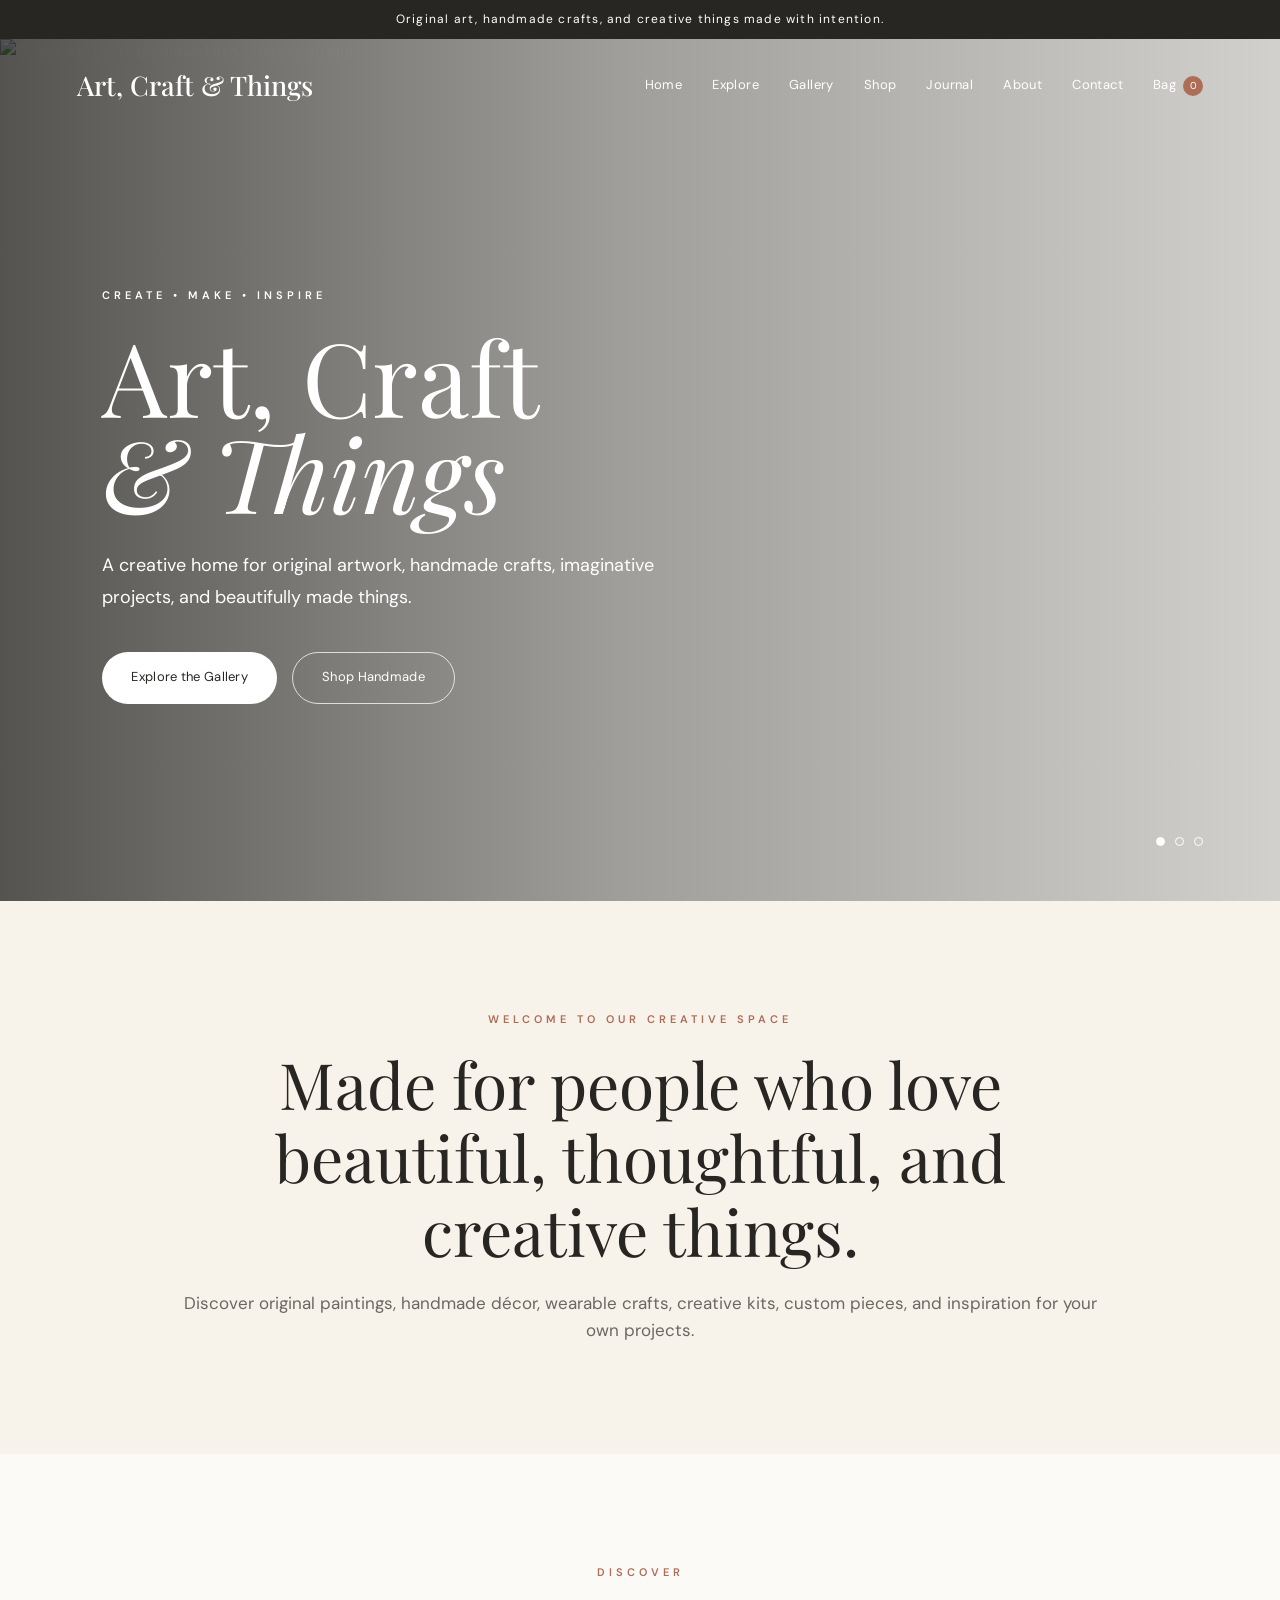
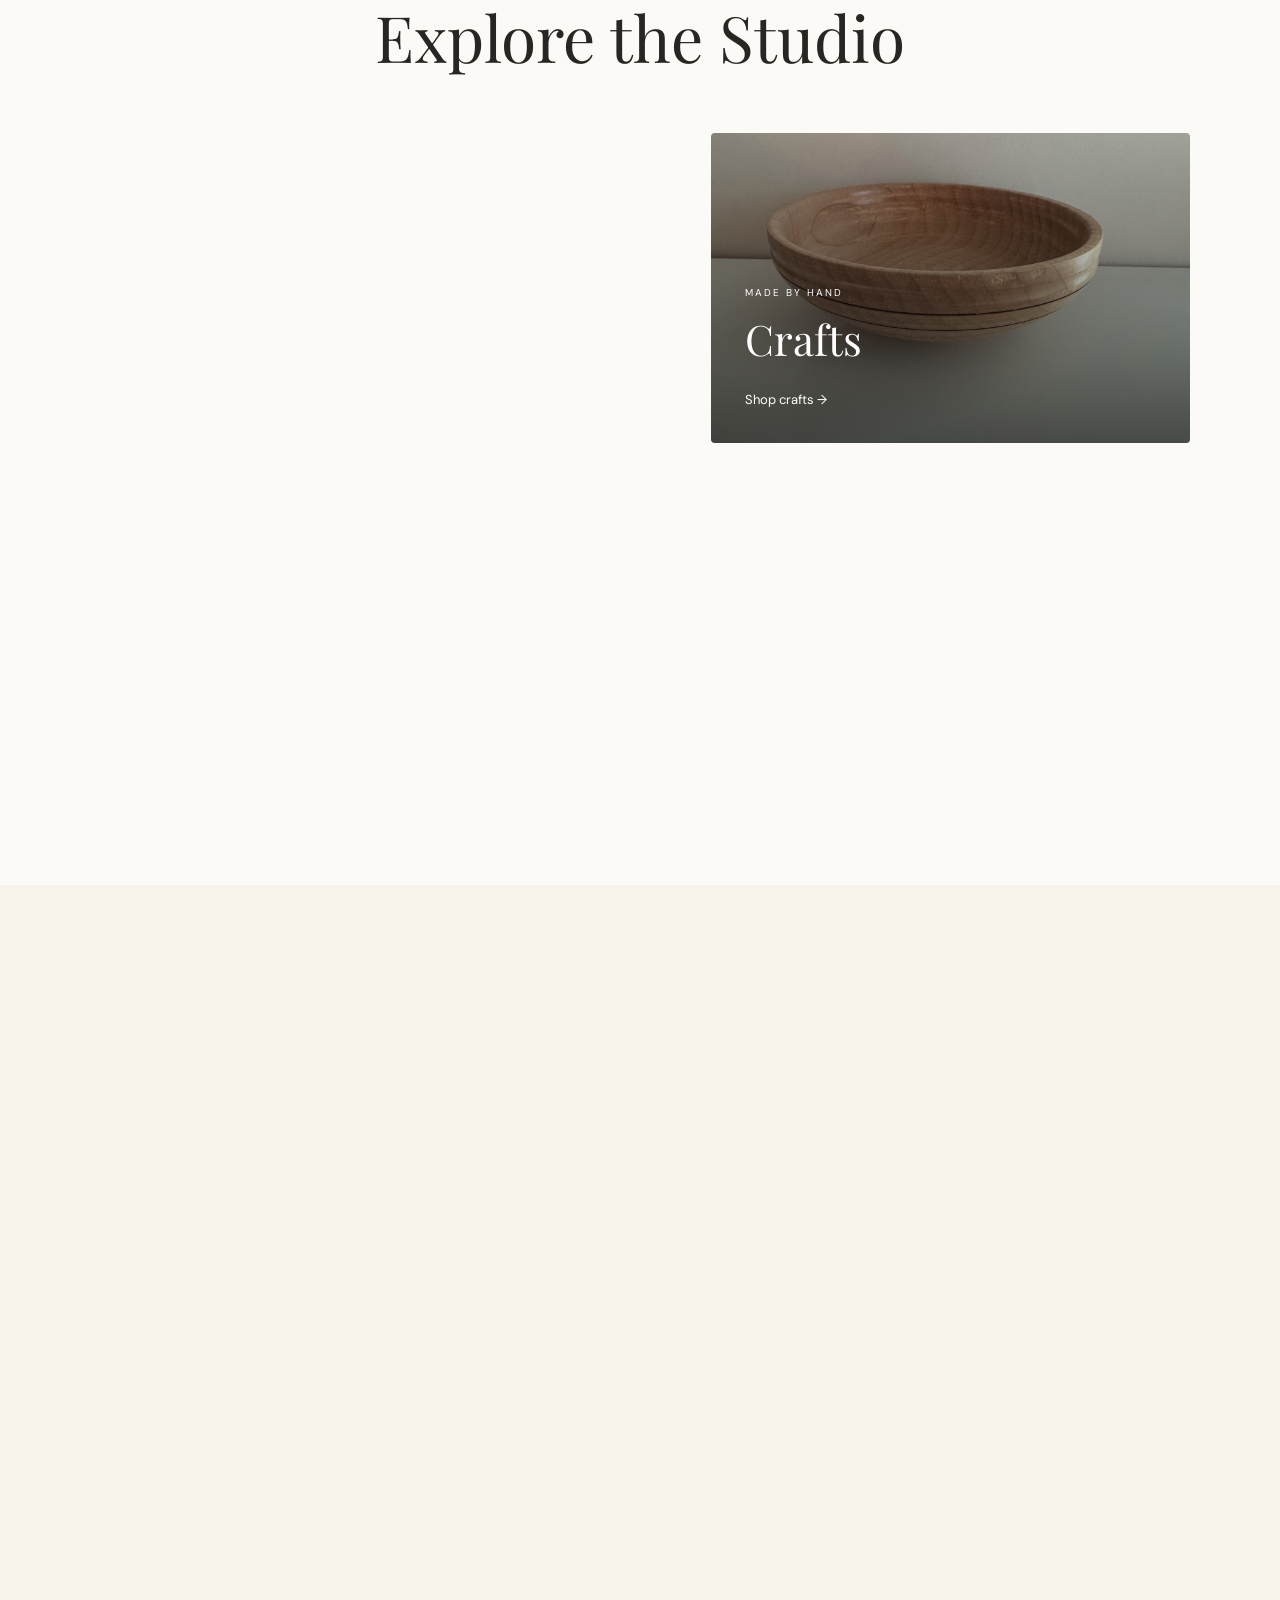
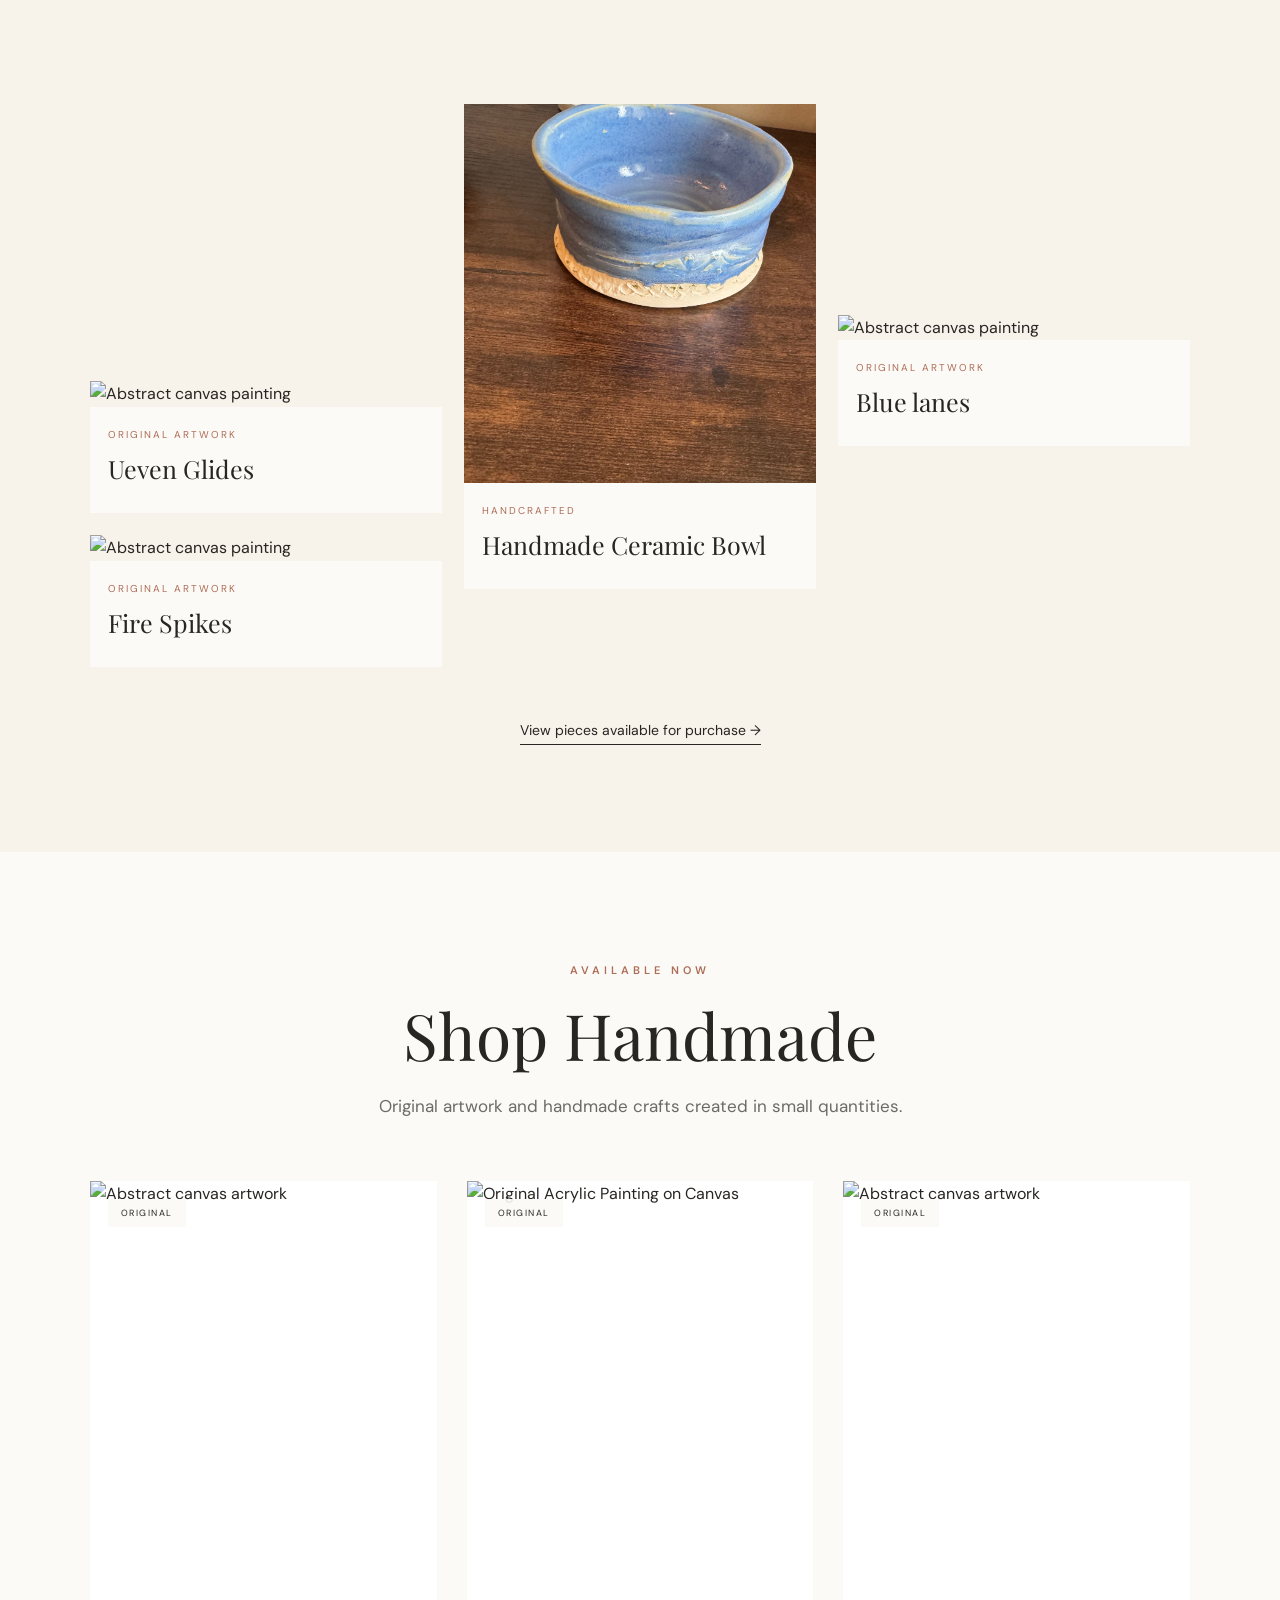
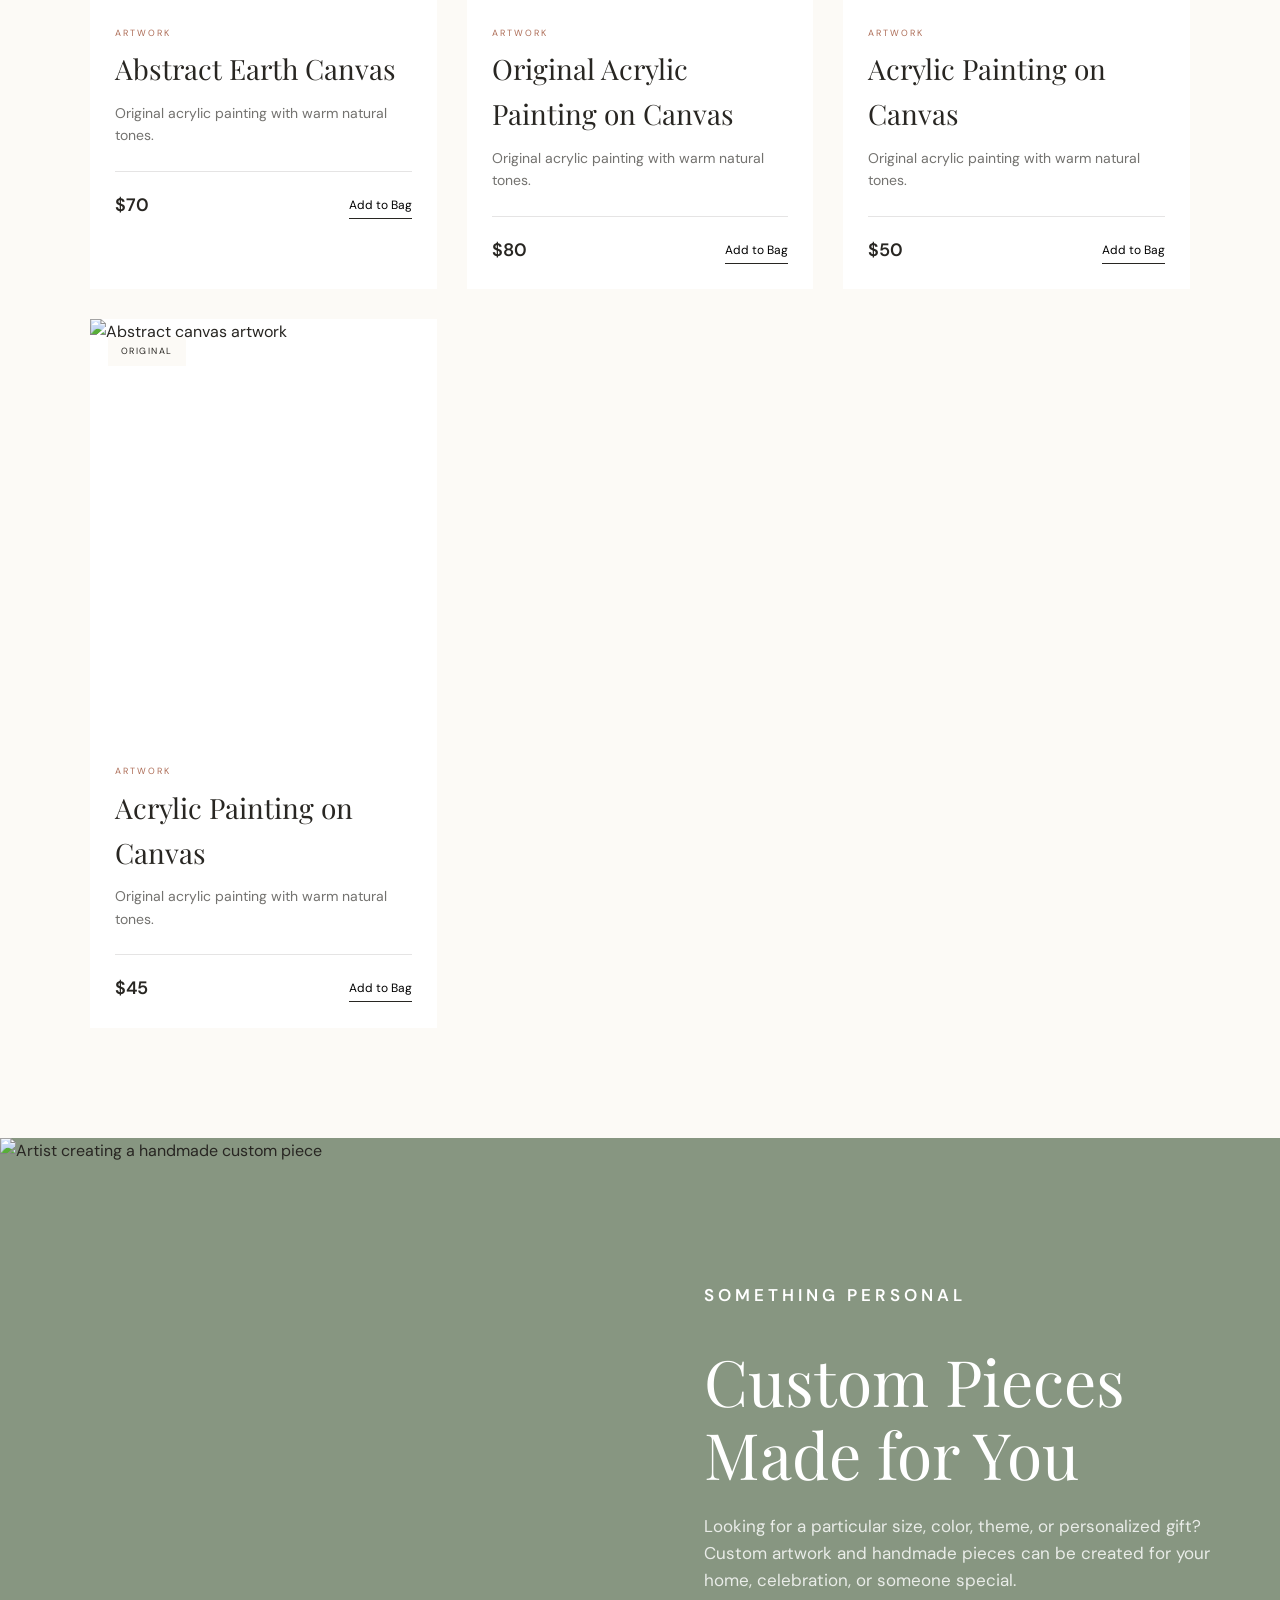
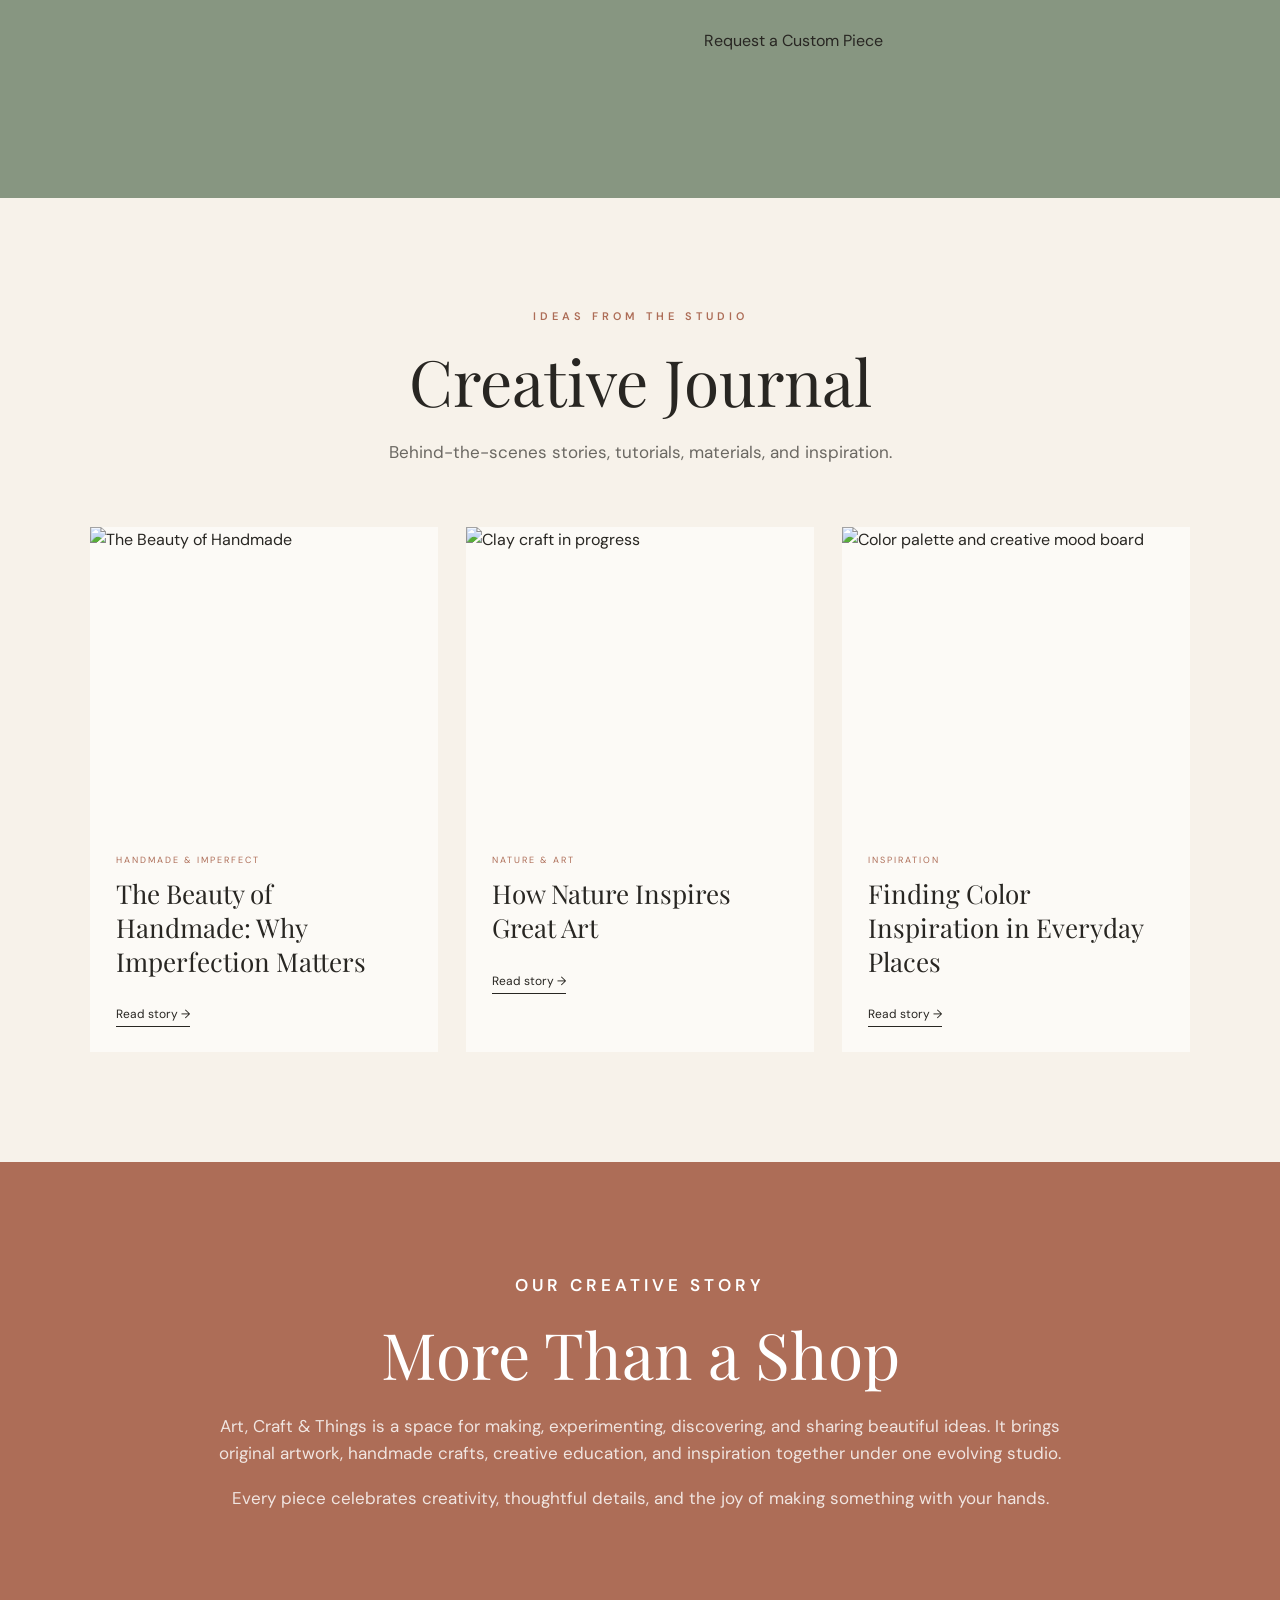
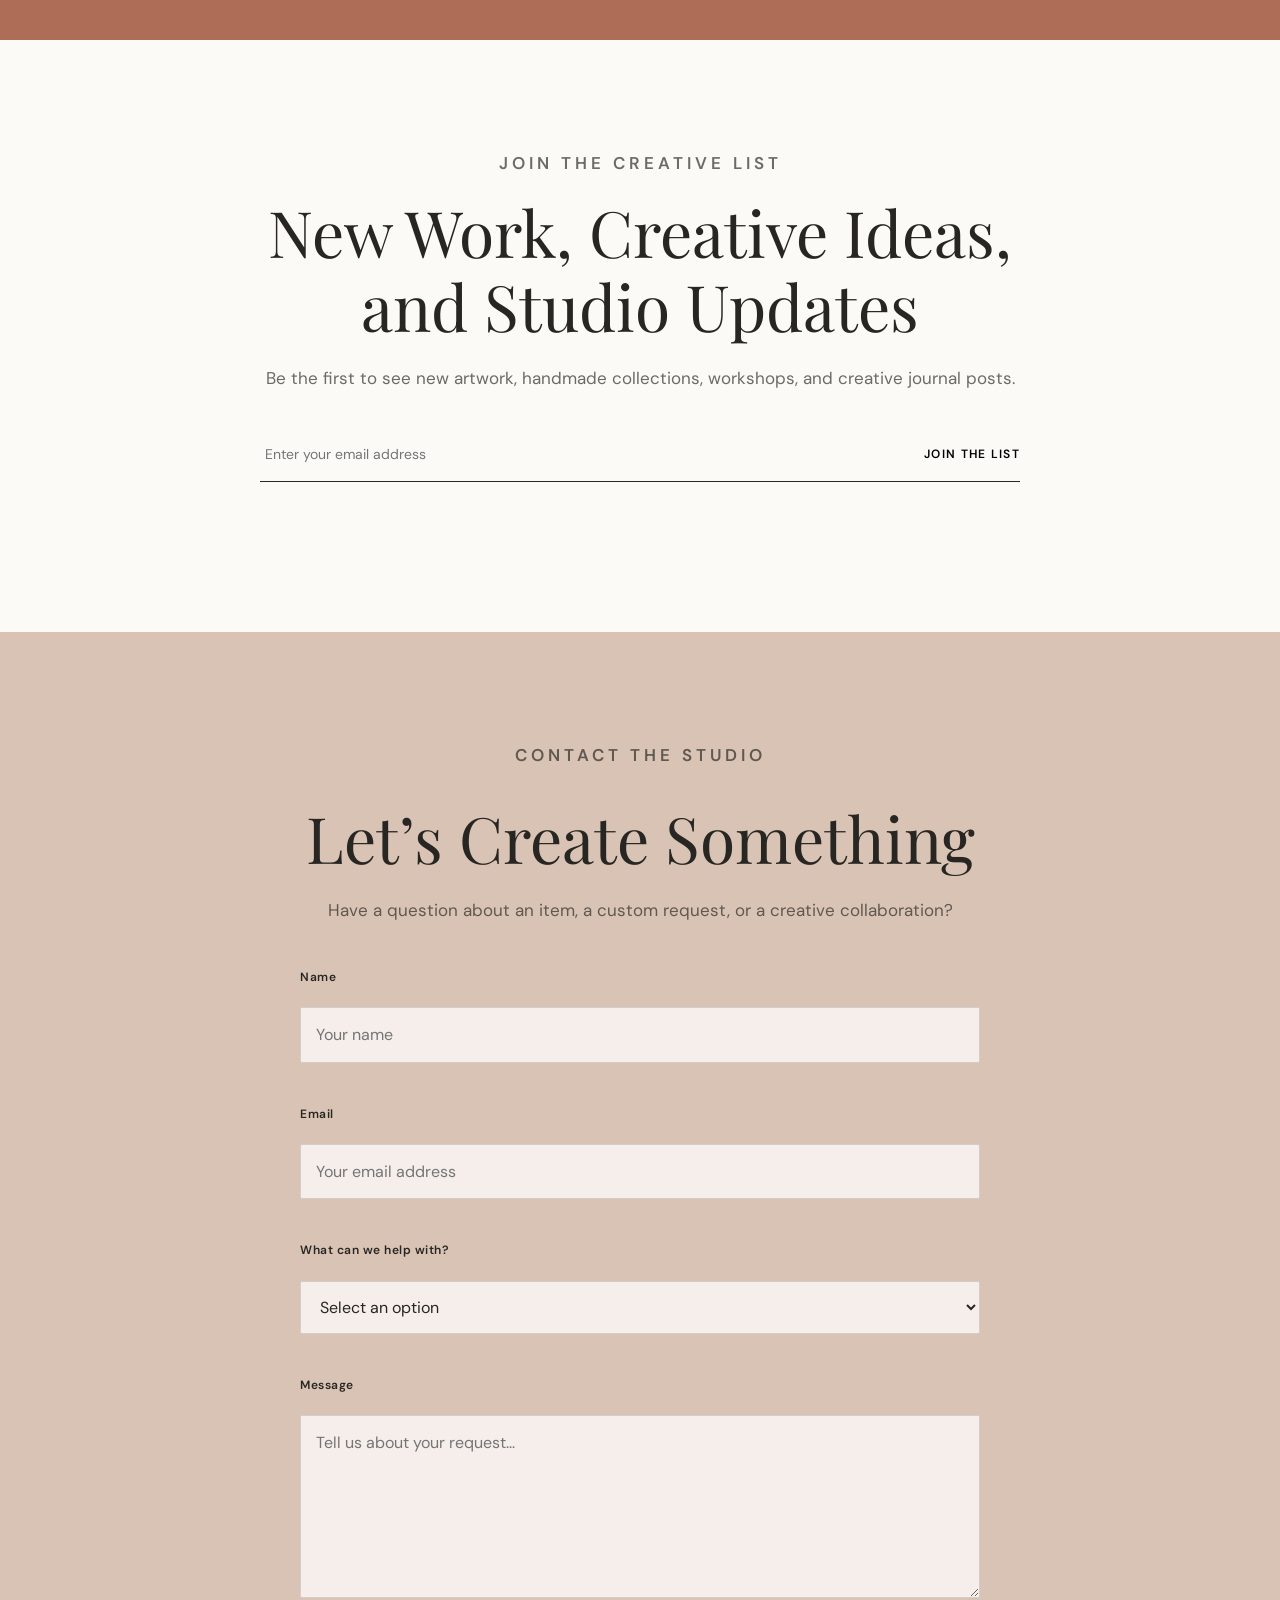
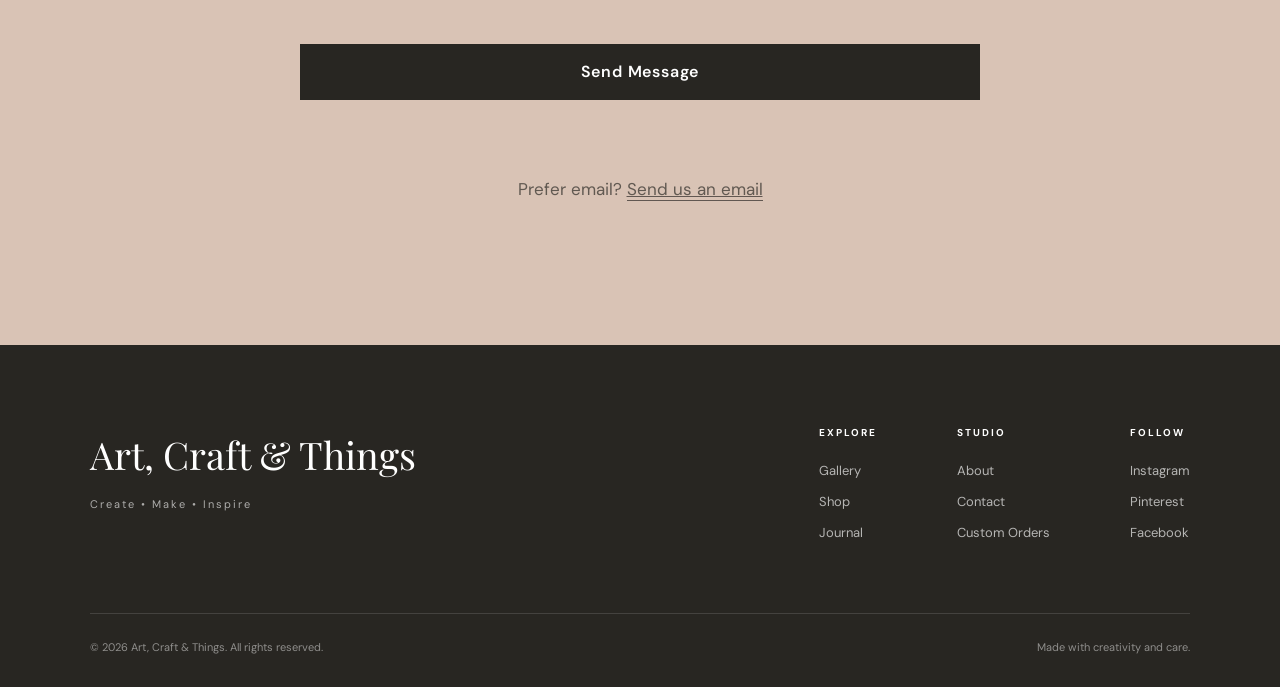
==== commit 9e68b8bd: "Add files via upload" ====
--- a/index.html
+++ b/index.html
@@ -70,6 +70,8 @@
 
   </header>
 
+  <button class="menu-backdrop" id="menuBackdrop" aria-label="Close navigation menu"></button>
+
   <main>
 
     <!-- Hero -->
@@ -402,7 +404,7 @@
           </div>
 
         </article>
-        </article>
+        
 
         <article class="gallery-item reveal">
 
@@ -420,7 +422,7 @@
           </div>
 
         </article>
-        </article>
+        
 
         <article class="gallery-item reveal">
 
@@ -438,7 +440,7 @@
           </div>
 
         </article>
-        </article>
+        
 
         <article class="gallery-item reveal">
 
@@ -456,7 +458,7 @@
           </div>
 
         </article>
-        </article>
+        
 
         <article class="gallery-item reveal">
 
@@ -474,7 +476,7 @@
           </div>
 
         </article>
-        </article>
+        
 
         <article class="gallery-item reveal">
 
@@ -492,7 +494,7 @@
           </div>
 
         </article>
-        </article>
+        
 
         <article class="gallery-item reveal">
 
@@ -1145,6 +1147,8 @@
 
   </footer>
 
+  <button class="back-to-top" id="backToTop" aria-label="Back to top">↑</button>
+
   <script src="js/script.js"></script>
 
 </body>
--- a/css/style.css
+++ b/css/style.css
@@ -1679,4 +1679,461 @@
 
 .contact-email-option a {
   text-decoration: underline;
-}+}
+
+/* ===================================================
+   VERSION 2 — MOBILE-FIRST POLISH
+=================================================== */
+
+html,
+body {
+  max-width: 100%;
+  overflow-x: hidden;
+}
+
+body.menu-open {
+  overflow: hidden;
+}
+
+button,
+a,
+input,
+select,
+textarea {
+  -webkit-tap-highlight-color: transparent;
+}
+
+.menu-backdrop {
+  position: fixed;
+  inset: 0;
+  z-index: 998;
+  border: 0;
+  background: rgba(20, 18, 15, 0.48);
+  opacity: 0;
+  visibility: hidden;
+  transition: opacity 0.3s ease, visibility 0.3s ease;
+}
+
+.menu-backdrop.visible {
+  opacity: 1;
+  visibility: visible;
+}
+
+.menu-button {
+  position: relative;
+  z-index: 1002;
+  width: 44px;
+  height: 44px;
+  padding: 9px;
+}
+
+.menu-button span {
+  transition: transform 0.3s ease, opacity 0.25s ease;
+  transform-origin: center;
+}
+
+.menu-button.active span:nth-child(1) {
+  transform: translateY(7px) rotate(45deg);
+}
+
+.menu-button.active span:nth-child(2) {
+  opacity: 0;
+}
+
+.menu-button.active span:nth-child(3) {
+  transform: translateY(-7px) rotate(-45deg);
+}
+
+.back-to-top {
+  position: fixed;
+  right: 22px;
+  bottom: 22px;
+  z-index: 900;
+  width: 46px;
+  height: 46px;
+  border: 1px solid rgba(40, 38, 34, 0.16);
+  border-radius: 50%;
+  background: rgba(252, 250, 246, 0.95);
+  color: var(--charcoal);
+  box-shadow: 0 10px 30px rgba(40, 38, 34, 0.13);
+  opacity: 0;
+  visibility: hidden;
+  transform: translateY(12px);
+  transition: opacity 0.25s ease, visibility 0.25s ease, transform 0.25s ease;
+}
+
+.back-to-top.visible {
+  opacity: 1;
+  visibility: visible;
+  transform: translateY(0);
+}
+
+.contact-form {
+  display: grid;
+  gap: 12px;
+  margin-top: 36px;
+  text-align: left;
+}
+
+.contact-form label {
+  margin-top: 8px;
+  font-size: 12px;
+  font-weight: 600;
+  letter-spacing: 0.5px;
+}
+
+.contact-form input,
+.contact-form select,
+.contact-form textarea {
+  width: 100%;
+  min-height: 52px;
+  border: 1px solid rgba(40, 38, 34, 0.16);
+  border-radius: 2px;
+  background: rgba(255, 255, 255, 0.72);
+  color: var(--charcoal);
+  padding: 14px 15px;
+  font: inherit;
+  font-size: 16px;
+  outline: none;
+}
+
+.contact-form textarea {
+  min-height: 150px;
+  resize: vertical;
+}
+
+.contact-form input:focus,
+.contact-form select:focus,
+.contact-form textarea:focus {
+  border-color: var(--terracotta);
+  box-shadow: 0 0 0 3px rgba(173, 109, 87, 0.12);
+}
+
+.contact-form button {
+  min-height: 54px;
+  margin-top: 12px;
+  border: 0;
+  background: var(--charcoal);
+  color: var(--white);
+  padding: 15px 24px;
+  font-weight: 600;
+  letter-spacing: 0.8px;
+}
+
+.contact-email-option {
+  margin-top: 24px;
+  font-size: 14px;
+}
+
+.contact-email-option a {
+  border-bottom: 1px solid currentColor;
+}
+
+@media (max-width: 800px) {
+  .announcement-bar {
+    min-height: 35px;
+    display: flex;
+    align-items: center;
+    justify-content: center;
+    padding: 8px 18px;
+    line-height: 1.4;
+  }
+
+  .header {
+    top: 35px;
+    min-height: 72px;
+    padding: 14px 5%;
+  }
+
+  .header.scrolled {
+    min-height: 68px;
+  }
+
+  .logo {
+    max-width: calc(100% - 62px);
+    font-size: clamp(19px, 5.5vw, 23px);
+    line-height: 1.1;
+  }
+
+  .nav {
+    position: fixed;
+    top: 0;
+    right: 0;
+    left: auto;
+    width: min(86vw, 390px);
+    height: 100dvh;
+    padding: 104px 30px 36px;
+    display: flex;
+    align-items: stretch;
+    justify-content: flex-start;
+    background: var(--soft-cream);
+    color: var(--charcoal);
+    border-left: 1px solid var(--light-border);
+    box-shadow: -20px 0 45px rgba(40, 38, 34, 0.14);
+    transform: translateX(105%);
+    visibility: hidden;
+    transition: transform 0.35s ease, visibility 0.35s ease;
+    overflow-y: auto;
+    z-index: 1001;
+  }
+
+  .nav.open {
+    transform: translateX(0);
+    visibility: visible;
+  }
+
+  .nav a {
+    padding: 15px 0;
+    border-bottom: 1px solid var(--light-border);
+    font-family: "Playfair Display", serif;
+    font-size: 23px;
+    letter-spacing: 0;
+  }
+
+  .nav a::after {
+    display: none;
+  }
+
+  .nav .cart-link {
+    margin-top: 12px;
+    border-bottom: 0;
+    font-family: "DM Sans", sans-serif;
+    font-size: 15px;
+  }
+
+  .hero {
+    min-height: calc(100svh - 35px);
+    padding: 128px 6% 76px;
+    align-items: flex-end;
+  }
+
+  .hero-slide img {
+    object-position: center;
+  }
+
+  .hero-overlay {
+    background: linear-gradient(to top, rgba(21,19,16,.82) 0%, rgba(21,19,16,.52) 52%, rgba(21,19,16,.2) 100%);
+  }
+
+  .hero-content {
+    width: 100%;
+    max-width: 620px;
+  }
+
+  .eyebrow {
+    margin-bottom: 17px;
+    letter-spacing: 3px;
+  }
+
+  .hero h1 {
+    max-width: 100%;
+    font-size: clamp(48px, 15vw, 68px);
+    line-height: 0.97;
+    margin-bottom: 22px;
+  }
+
+  .hero-description {
+    max-width: 520px;
+    margin-bottom: 28px;
+    font-size: 15px;
+    line-height: 1.7;
+  }
+
+  .hero-buttons {
+    width: 100%;
+    gap: 12px;
+  }
+
+  .hero-buttons .button {
+    width: 100%;
+    min-height: 54px;
+  }
+
+  .hero-dots {
+    right: 6%;
+    bottom: 26px;
+  }
+
+  section {
+    padding: 76px 5.5%;
+  }
+
+  .section-heading {
+    margin-bottom: 42px;
+  }
+
+  .section-heading h2,
+  .introduction h2,
+  .custom-content h2,
+  .about-content h2,
+  .newsletter-content h2,
+  .contact-content h2 {
+    font-size: clamp(37px, 11vw, 52px);
+  }
+
+  .section-heading > p:last-child,
+  .introduction-content > p:last-child,
+  .custom-content > p,
+  .about-content > p,
+  .newsletter-content > p,
+  .contact-content > p {
+    font-size: 15px;
+  }
+
+  .category-grid {
+    gap: 16px;
+  }
+
+  .category-card,
+  .category-large {
+    min-height: 330px;
+    border-radius: 2px;
+  }
+
+  .category-content {
+    left: 24px;
+    right: 24px;
+    bottom: 24px;
+  }
+
+  .category-content h3 {
+    font-size: 36px;
+  }
+
+  .masonry-gallery {
+    columns: 2 170px;
+    column-gap: 14px;
+  }
+
+  .gallery-item {
+    margin-bottom: 14px;
+  }
+
+  .gallery-details {
+    padding: 16px 14px 18px;
+  }
+
+  .gallery-details h3 {
+    font-size: 21px;
+  }
+
+  .product-grid,
+  .journal-grid {
+    gap: 20px;
+  }
+
+  .product-card,
+  .journal-card {
+    box-shadow: 0 10px 28px rgba(40, 38, 34, 0.06);
+  }
+
+  .product-image-container {
+    height: min(112vw, 470px);
+  }
+
+  .product-information,
+  .journal-content {
+    padding: 22px;
+  }
+
+  .product-information h3 {
+    font-size: 26px;
+  }
+
+  .product-bottom {
+    align-items: center;
+  }
+
+  .add-to-cart {
+    min-height: 44px;
+    padding: 8px 0;
+  }
+
+  .custom-image {
+    min-height: 400px;
+  }
+
+  .custom-content {
+    padding: 70px 6%;
+  }
+
+  .custom-content a {
+    display: inline-flex;
+    min-height: 50px;
+    align-items: center;
+    border-bottom: 1px solid currentColor;
+  }
+
+  .journal-card img {
+    height: 270px;
+  }
+
+  .footer {
+    padding: 64px 6% 28px;
+  }
+
+  .footer-top {
+    gap: 46px;
+    padding-bottom: 45px;
+  }
+
+  .footer-links {
+    display: grid;
+    grid-template-columns: repeat(2, minmax(0, 1fr));
+    gap: 36px 28px;
+  }
+
+  .footer-bottom {
+    padding-top: 22px;
+    line-height: 1.6;
+  }
+}
+
+@media (max-width: 520px) {
+  .hero {
+    padding-bottom: 88px;
+  }
+
+  .hero-dots {
+    left: 6%;
+    right: auto;
+  }
+
+  .masonry-gallery {
+    columns: 1;
+  }
+
+  .gallery-item {
+    margin-bottom: 18px;
+  }
+
+  .product-bottom {
+    flex-direction: row;
+    align-items: center;
+  }
+
+  .newsletter-form input,
+  .newsletter-form button {
+    min-height: 52px;
+    font-size: 16px;
+  }
+
+  .footer-links {
+    grid-template-columns: 1fr 1fr;
+  }
+
+  .back-to-top {
+    right: 16px;
+    bottom: 16px;
+  }
+}
+
+@media (prefers-reduced-motion: reduce) {
+  *,
+  *::before,
+  *::after {
+    scroll-behavior: auto !important;
+    animation-duration: 0.01ms !important;
+    transition-duration: 0.01ms !important;
+  }
+}
